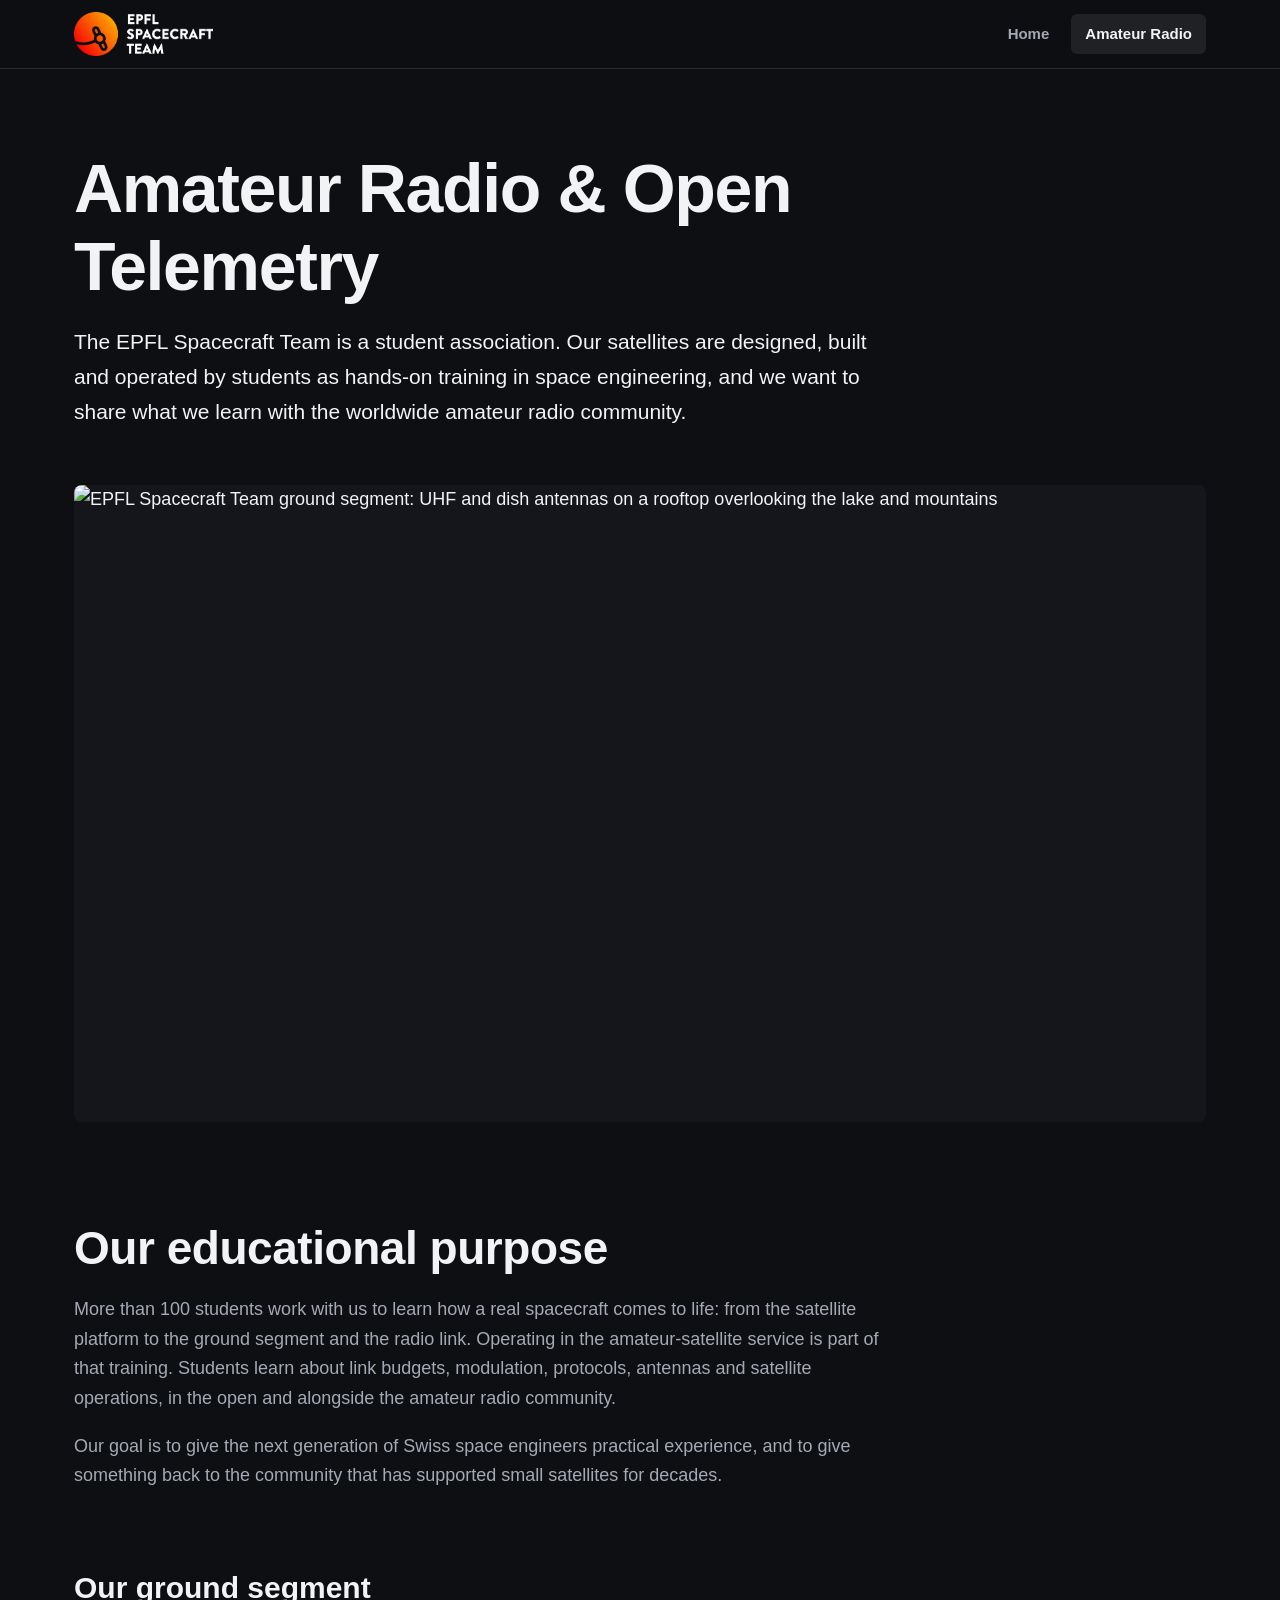
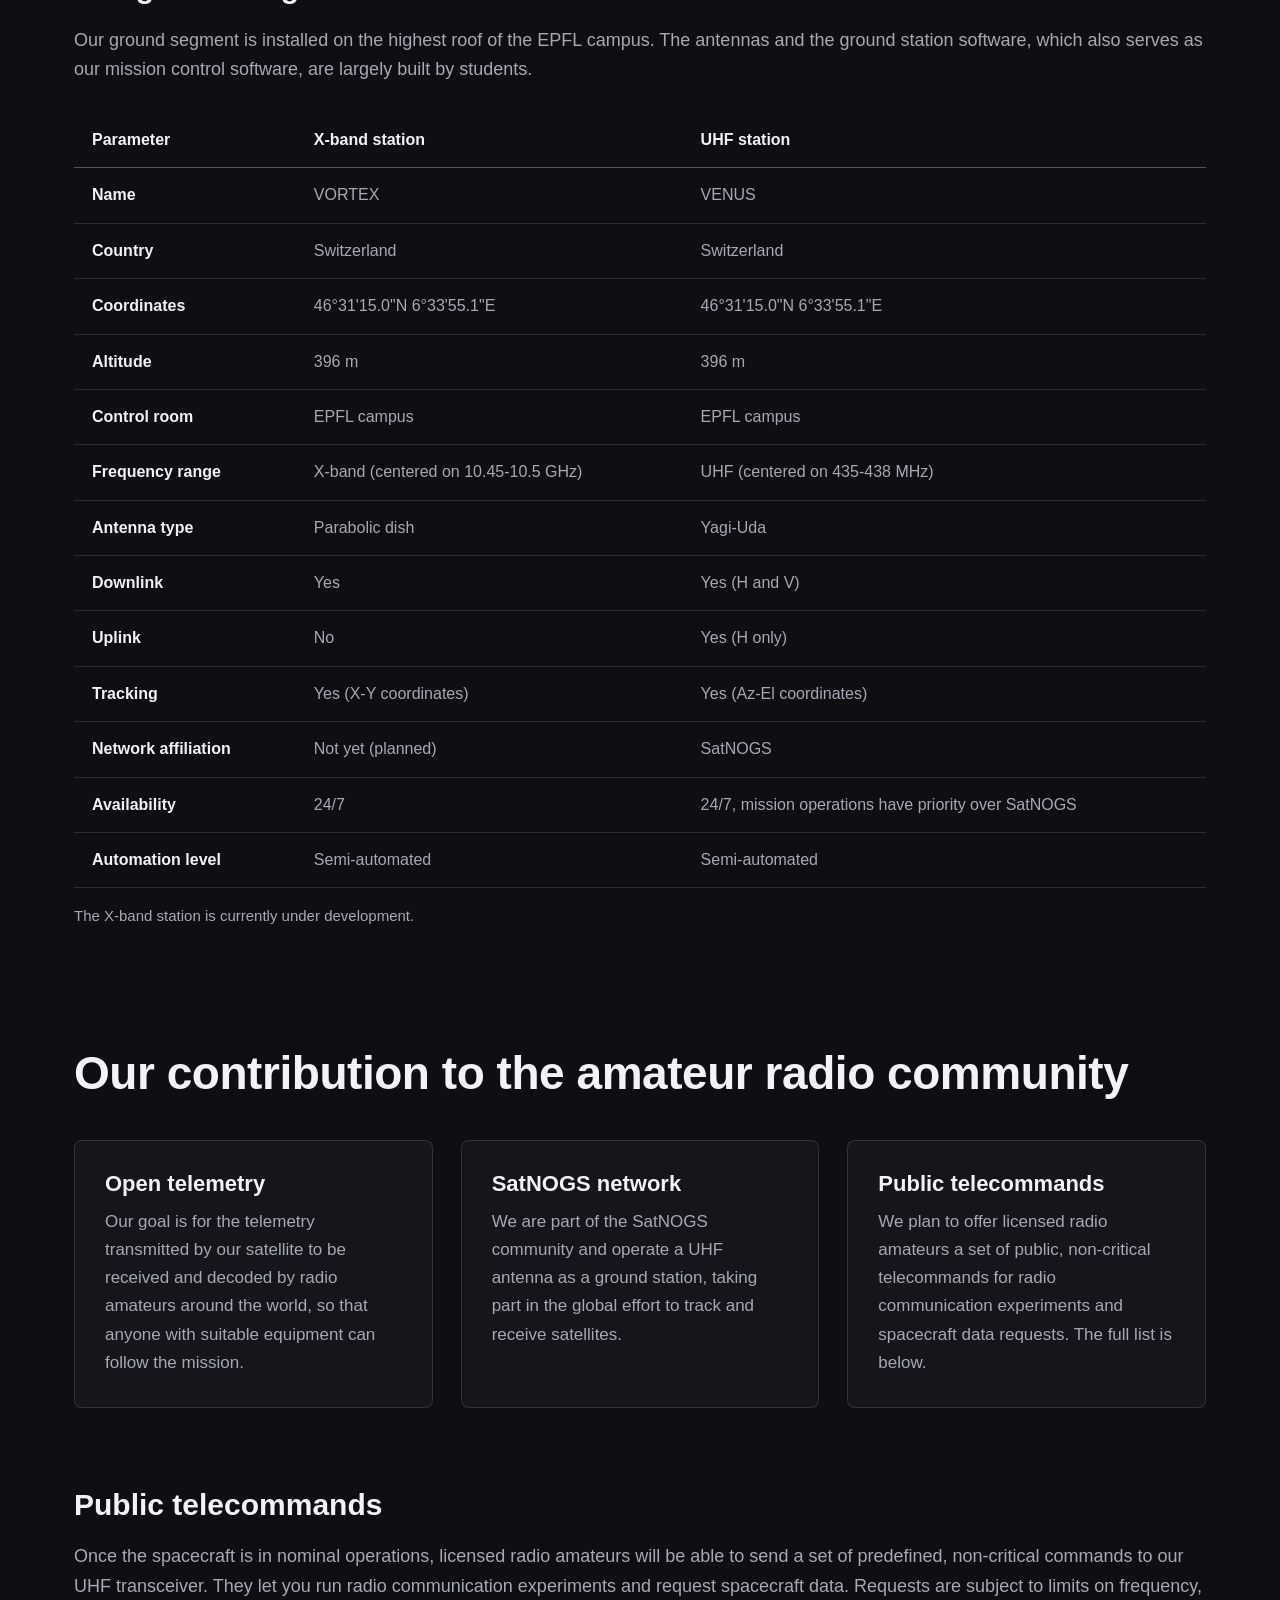
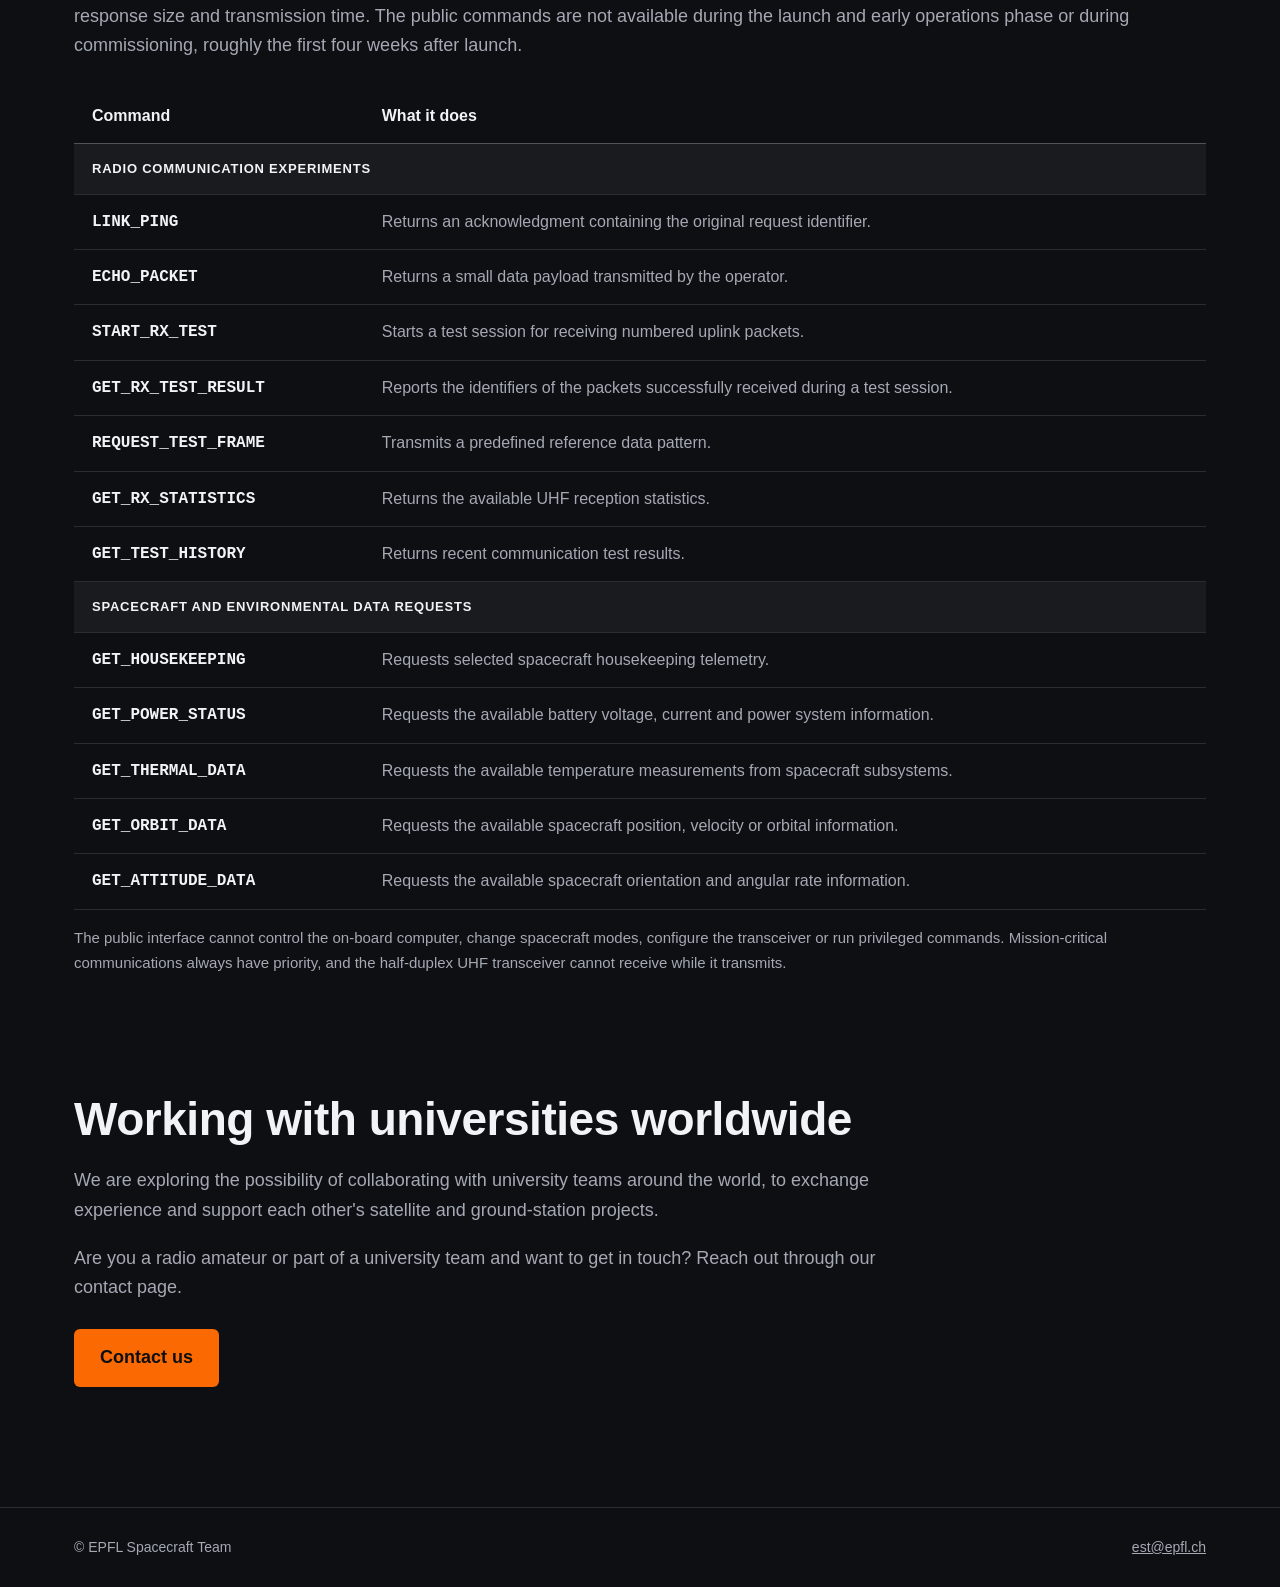
==== amateur-radio.html @ f6b14fbb "Add files via upload" ====
<!DOCTYPE html>
<html lang="en">
<head>
  <meta charset="utf-8">
  <meta name="viewport" content="width=device-width, initial-scale=1">
  <title>Amateur Radio &amp; Open Telemetry - EPFL Spacecraft Team</title>
  <meta name="description" content="How the EPFL Spacecraft Team's student satellite missions contribute to the amateur radio community: educational purpose, ground segment, open telemetry, SatNOGS, public telecommands and university collaboration.">
  <meta property="og:title" content="Amateur Radio &amp; Open Telemetry - EPFL Spacecraft Team">
  <meta property="og:description" content="Student-built satellites, open telemetry and public telecommands for the amateur radio community.">
  <meta property="og:image" content="ground-segment.jpg">
  <link rel="stylesheet" href="style.css">
</head>
<body>
  <header class="topbar">
    <div class="wrap">
      <a href="index.html" aria-label="EPFL Spacecraft Team, home"><img class="logo" src="logo.png" alt="EPFL Spacecraft Team"></a>
      <nav class="nav" aria-label="Main">
        <a href="index.html">Home</a>
        <a href="amateur-radio.html" class="current" aria-current="page">Amateur Radio</a>
      </nav>
    </div>
  </header>
  <main>
    <section class="hero">
      <div class="wrap">
        <div class="narrow">
          <h1>Amateur Radio &amp; Open Telemetry</h1>
          <p class="lead">The EPFL Spacecraft Team is a student association. Our satellites are designed, built and operated by students as hands-on training in space engineering, and we want to share what we learn with the worldwide amateur radio community.</p>
        </div>
        <div class="photo">
          <img src="ground-segment.jpg" alt="EPFL Spacecraft Team ground segment: UHF and dish antennas on a rooftop overlooking the lake and mountains" width="1800" height="1350">
        </div>
      </div>
    </section>

    <section id="educational-purpose">
      <div class="wrap">
        <div class="narrow">
          <h2>Our educational purpose</h2>
          <p>More than 100 students work with us to learn how a real spacecraft comes to life: from the satellite platform to the ground segment and the radio link. Operating in the amateur-satellite service is part of that training. Students learn about link budgets, modulation, protocols, antennas and satellite operations, in the open and alongside the amateur radio community.</p>
          <p>Our goal is to give the next generation of Swiss space engineers practical experience, and to give something back to the community that has supported small satellites for decades.</p>
        </div>

        <div class="block" id="ground-segment">
          <h3>Our ground segment</h3>
          <p>Our ground segment is installed on the highest roof of the EPFL campus. The antennas and the ground station software, which also serves as our mission control software, are largely built by students.</p>
          <div class="scroll">
            <table>
              <thead>
                <tr><th>Parameter</th><th>X-band station</th><th>UHF station</th></tr>
              </thead>
              <tbody>
                <tr><td class="key">Name</td><td>VORTEX</td><td>VENUS</td></tr>
                <tr><td class="key">Country</td><td>Switzerland</td><td>Switzerland</td></tr>
                <tr><td class="key">Coordinates</td><td>46&deg;31'15.0"N 6&deg;33'55.1"E</td><td>46&deg;31'15.0"N 6&deg;33'55.1"E</td></tr>
                <tr><td class="key">Altitude</td><td>396 m</td><td>396 m</td></tr>
                <tr><td class="key">Control room</td><td>EPFL campus</td><td>EPFL campus</td></tr>
                <tr><td class="key">Frequency range</td><td>X-band (centered on 10.45-10.5 GHz)</td><td>UHF (centered on 435-438 MHz)</td></tr>
                <tr><td class="key">Antenna type</td><td>Parabolic dish</td><td>Yagi-Uda</td></tr>
                <tr><td class="key">Downlink</td><td>Yes</td><td>Yes (H and V)</td></tr>
                <tr><td class="key">Uplink</td><td>No</td><td>Yes (H only)</td></tr>
                <tr><td class="key">Tracking</td><td>Yes (X-Y coordinates)</td><td>Yes (Az-El coordinates)</td></tr>
                <tr><td class="key">Network affiliation</td><td>Not yet (planned)</td><td>SatNOGS</td></tr>
                <tr><td class="key">Availability</td><td>24/7</td><td>24/7, mission operations have priority over SatNOGS</td></tr>
                <tr><td class="key">Automation level</td><td>Semi-automated</td><td>Semi-automated</td></tr>
              </tbody>
            </table>
          </div>
          <p class="note">The X-band station is currently under development.</p>
        </div>
      </div>
    </section>

    <section id="contribution">
      <div class="wrap">
        <h2>Our contribution to the amateur radio community</h2>
        <div class="cards">
          <div class="card">
            <h3>Open telemetry</h3>
            <p>Our goal is for the telemetry transmitted by our satellite to be received and decoded by radio amateurs around the world, so that anyone with suitable equipment can follow the mission.</p>
          </div>
          <div class="card">
            <h3>SatNOGS network</h3>
            <p>We are part of the SatNOGS community and operate a UHF antenna as a ground station, taking part in the global effort to track and receive satellites.</p>
          </div>
          <div class="card">
            <h3>Public telecommands</h3>
            <p>We plan to offer licensed radio amateurs a set of public, non-critical telecommands for radio communication experiments and spacecraft data requests. The full list is below.</p>
          </div>
        </div>

        <div class="block" id="public-telecommands">
          <h3>Public telecommands</h3>
          <p>Once the spacecraft is in nominal operations, licensed radio amateurs will be able to send a set of predefined, non-critical commands to our UHF transceiver. They let you run radio communication experiments and request spacecraft data. Requests are subject to limits on frequency, response size and transmission time. The public commands are not available during the launch and early operations phase or during commissioning, roughly the first four weeks after launch.</p>
          <div class="scroll">
            <table>
              <thead>
                <tr><th>Command</th><th>What it does</th></tr>
              </thead>
              <tbody>
                <tr class="group"><td colspan="2">Radio communication experiments</td></tr>
                <tr><td class="cmd">LINK_PING</td><td>Returns an acknowledgment containing the original request identifier.</td></tr>
                <tr><td class="cmd">ECHO_PACKET</td><td>Returns a small data payload transmitted by the operator.</td></tr>
                <tr><td class="cmd">START_RX_TEST</td><td>Starts a test session for receiving numbered uplink packets.</td></tr>
                <tr><td class="cmd">GET_RX_TEST_RESULT</td><td>Reports the identifiers of the packets successfully received during a test session.</td></tr>
                <tr><td class="cmd">REQUEST_TEST_FRAME</td><td>Transmits a predefined reference data pattern.</td></tr>
                <tr><td class="cmd">GET_RX_STATISTICS</td><td>Returns the available UHF reception statistics.</td></tr>
                <tr><td class="cmd">GET_TEST_HISTORY</td><td>Returns recent communication test results.</td></tr>
                <tr class="group"><td colspan="2">Spacecraft and environmental data requests</td></tr>
                <tr><td class="cmd">GET_HOUSEKEEPING</td><td>Requests selected spacecraft housekeeping telemetry.</td></tr>
                <tr><td class="cmd">GET_POWER_STATUS</td><td>Requests the available battery voltage, current and power system information.</td></tr>
                <tr><td class="cmd">GET_THERMAL_DATA</td><td>Requests the available temperature measurements from spacecraft subsystems.</td></tr>
                <tr><td class="cmd">GET_ORBIT_DATA</td><td>Requests the available spacecraft position, velocity or orbital information.</td></tr>
                <tr><td class="cmd">GET_ATTITUDE_DATA</td><td>Requests the available spacecraft orientation and angular rate information.</td></tr>
              </tbody>
            </table>
          </div>
          <p class="note">The public interface cannot control the on-board computer, change spacecraft modes, configure the transceiver or run privileged commands. Mission-critical communications always have priority, and the half-duplex UHF transceiver cannot receive while it transmits.</p>
        </div>
      </div>
    </section>

    <section id="universities">
      <div class="wrap">
        <div class="narrow">
          <h2>Working with universities worldwide</h2>
          <p>We are exploring the possibility of collaborating with university teams around the world, to exchange experience and support each other's satellite and ground-station projects.</p>
          <p>Are you a radio amateur or part of a university team and want to get in touch? Reach out through our contact page.</p>
          <a class="button" href="mailto:est@epfl.ch">Contact us</a>
        </div>
      </div>
    </section>
  </main>

  <footer>
    <div class="wrap">
      <span>&copy; EPFL Spacecraft Team</span>
      <a href="mailto:est@epfl.ch">est@epfl.ch</a>
    </div>
  </footer>
</body>
</html>
---- style.css ----
:root {
  --bg: #0e0f13;
  --surface: #14161c;
  --text: #f2f3f5;
  --muted: #a4a9b4;
  --line: rgba(255, 255, 255, 0.12);
  --line-strong: rgba(255, 255, 255, 0.28);
  --accent: #fb6a02;
  --max: 1180px;
}
* { box-sizing: border-box; }
html { -webkit-text-size-adjust: 100%; scroll-behavior: smooth; }
body {
  margin: 0;
  background: var(--bg);
  color: var(--text);
  font-family: -apple-system, BlinkMacSystemFont, "Segoe UI", Roboto, "Helvetica Neue", Arial, sans-serif;
  font-size: 18px;
  line-height: 1.65;
}
a { color: var(--text); }
a:hover { color: var(--accent); }
.wrap { max-width: var(--max); margin: 0 auto; padding: 0 24px; }
.narrow { max-width: 820px; }

/* Top bar shared by both pages: links on the left, logo on the right */
.topbar {
  position: sticky; top: 0; z-index: 10;
  background: rgba(14, 15, 19, 0.92);
  backdrop-filter: blur(8px);
  border-bottom: 1px solid var(--line);
}
.topbar .wrap {
  display: flex; align-items: center; justify-content: space-between;
  gap: 16px; padding-top: 12px; padding-bottom: 12px;
}
.nav { display: flex; gap: 8px; flex-wrap: wrap; }
.nav a {
  font-size: 15px; font-weight: 600; text-decoration: none;
  padding: 8px 14px; border-radius: 6px; color: var(--muted);
}
.nav a:hover { color: var(--text); background: rgba(255, 255, 255, 0.06); }
.nav a.current { color: var(--text); background: rgba(255, 255, 255, 0.08); }
.nav a.highlight { color: #0e0f13; background: var(--accent); }
.nav a.highlight:hover { filter: brightness(1.1); }
.logo { height: 44px; width: auto; display: block; }

h1, h2, h3 { line-height: 1.15; margin: 0 0 20px; font-weight: 700; }
h1 { font-size: clamp(38px, 6vw, 68px); letter-spacing: -0.02em; }
h2 { font-size: clamp(30px, 4vw, 46px); letter-spacing: -0.01em; }
h3 { font-size: clamp(22px, 2.6vw, 30px); }
p { margin: 0 0 18px; color: var(--muted); }
p.lead { font-size: 21px; color: var(--text); }
.eyebrow {
  display: inline-block; margin-bottom: 14px;
  font-size: 13px; font-weight: 600; letter-spacing: 0.08em; text-transform: uppercase; color: var(--accent);
}

section { padding: 100px 0 0; }
section.hero { padding-top: 80px; }
main > section:last-child { padding-bottom: 120px; }

/* Home page: looping video at the top */
.video-hero {
  position: relative;
  height: min(80vh, 760px);
  min-height: 620px;
  overflow: hidden;
  background: var(--surface);
}
.hero-media { position: absolute; inset: 0; overflow: hidden; }
.hero-media video,
.hero-media .hero-bg {
  width: 100%; height: 100%; object-fit: cover; display: block;
}
/* Team photo: zoomed in slightly and anchored on the group */
.hero-media .hero-bg {
  object-position: 50% 78%;
  transform: scale(1.18);
  transform-origin: 50% 78%;
}
.video-hero::after {
  content: ""; position: absolute; inset: 0;
  background: linear-gradient(180deg, rgba(11,13,18,0.92) 0%, rgba(11,13,18,0.55) 32%, rgba(11,13,18,0.05) 60%, rgba(11,13,18,0.2) 85%, rgba(11,13,18,0.9) 100%);
}
.video-hero .wrap {
  position: relative; z-index: 1; height: 100%;
  display: flex; flex-direction: column; justify-content: flex-start; padding-top: 56px;
}
.video-hero h1 { margin-bottom: 14px; }
.video-hero .eyebrow { color: var(--text); opacity: 0.85; text-shadow: 0 1px 8px rgba(0, 0, 0, 0.6); }
.video-hero p.lead { max-width: 720px; margin: 0; }

/* Key figures */
.stats { display: grid; grid-template-columns: repeat(4, 1fr); gap: 20px; margin-top: 40px; }
.stat { border: 1px solid var(--line); border-radius: 8px; padding: 24px; background: var(--surface); }
.stat .num { font-size: 36px; font-weight: 700; line-height: 1.1; color: var(--text); }
.stat .label { font-size: 15px; color: var(--muted); margin-top: 6px; }

/* Timeline */
.timeline { list-style: none; margin: 40px 0 0; padding: 0; border-left: 2px solid var(--line-strong); }
.timeline li { position: relative; padding: 0 0 32px 32px; }
.timeline li:last-child { padding-bottom: 0; }
.timeline li::before {
  content: ""; position: absolute; left: -8px; top: 6px;
  width: 14px; height: 14px; border-radius: 50%; background: var(--bg); border: 2px solid var(--line-strong);
}
.timeline li.next::before { background: var(--accent); border-color: var(--accent); }
.timeline .year { font-size: 14px; font-weight: 700; letter-spacing: 0.06em; text-transform: uppercase; color: var(--accent); }
.timeline h3 { font-size: 22px; margin: 4px 0 6px; }
.timeline p { margin: 0; }

/* Members by section: horizontal bars */
.bars { margin-top: 36px; display: grid; gap: 10px; }
.bar {
  display: grid; grid-template-columns: minmax(170px, 260px) 1fr 56px;
  align-items: center; gap: 16px; font-size: 16px;
}
.bar .name { color: var(--text); }
.bar .name small { color: var(--muted); font-size: 13px; margin-left: 6px; }
.bar .track { display: block; height: 12px; border-radius: 6px; background: rgba(255, 255, 255, 0.06); overflow: hidden; }
.bar .fill { display: block; height: 100%; border-radius: 6px; background: var(--accent); }
.bar .pct { text-align: right; color: var(--muted); font-variant-numeric: tabular-nums; }
.bar.other .fill { background: var(--line-strong); }

/* Videos */
.media-grid { display: grid; grid-template-columns: 3fr 2fr; gap: 40px; align-items: center; margin-top: 36px; }
.embed {
  position: relative; aspect-ratio: 16 / 9; border-radius: 8px; overflow: hidden;
  background: var(--surface); border: 1px solid var(--line);
}
.embed iframe { position: absolute; inset: 0; width: 100%; height: 100%; border: 0; }

/* Amateur radio call-to-action */
.cta {
  margin-top: 0;
  display: grid; grid-template-columns: 1fr auto; gap: 32px; align-items: center;
  border: 1px solid var(--line-strong); border-radius: 12px; padding: 44px;
  background: linear-gradient(135deg, rgba(251, 106, 2, 0.18), rgba(251, 106, 2, 0.02) 60%), var(--surface);
}
.cta h2 { margin-bottom: 12px; }
.cta p { margin: 0; }

/* Amateur radio page */
.photo {
  margin-top: 56px;
  aspect-ratio: 16 / 9;
  overflow: hidden;
  border-radius: 8px;
  background: var(--surface);
}
.photo img { width: 100%; height: 100%; object-fit: cover; object-position: 50% 0%; display: block; }

.block { margin-top: 80px; }
.scroll { overflow-x: auto; margin-top: 28px; -webkit-overflow-scrolling: touch; }
table { width: 100%; min-width: 560px; border-collapse: collapse; font-size: 16px; }
th, td { text-align: left; vertical-align: top; padding: 14px 18px; border-bottom: 1px solid var(--line); }
thead th { font-weight: 600; border-bottom: 1px solid var(--line-strong); }
td.key { font-weight: 600; white-space: nowrap; }
td.cmd { font-family: ui-monospace, SFMono-Regular, Menlo, Consolas, monospace; font-weight: 600; white-space: nowrap; }
tr.group td {
  font-size: 13px; font-weight: 600; letter-spacing: 0.06em; text-transform: uppercase;
  background: rgba(255, 255, 255, 0.05); color: var(--text);
}
td { color: var(--muted); }
td.key, td.cmd { color: var(--text); }
.note { font-size: 15px; margin-top: 16px; }

.cards { display: grid; grid-template-columns: repeat(3, 1fr); gap: 28px; margin-top: 40px; }
.card { border: 1px solid var(--line); border-radius: 8px; padding: 30px; background: var(--surface); }
.card h3 { font-size: 22px; margin-bottom: 12px; }
.card p { margin: 0; font-size: 17px; }

.button {
  display: inline-block; margin-top: 8px; padding: 14px 26px; border-radius: 6px;
  background: var(--accent); color: #0e0f13; text-decoration: none; font-weight: 700; white-space: nowrap;
}
.button:hover { color: #0e0f13; filter: brightness(1.1); }
:focus-visible { outline: 3px solid var(--accent); outline-offset: 3px; border-radius: 4px; }

footer { border-top: 1px solid var(--line); }
footer .wrap {
  padding-top: 28px; padding-bottom: 28px;
  display: flex; flex-wrap: wrap; justify-content: space-between; gap: 12px;
  font-size: 14px; color: var(--muted);
}
footer a { color: var(--muted); }

@media (max-width: 991px) {
  .cards { grid-template-columns: 1fr 1fr; }
  .stats { grid-template-columns: 1fr 1fr; }
  .media-grid { grid-template-columns: 1fr; gap: 24px; }
}
@media (max-width: 767px) {
  body { font-size: 17px; }
  section { padding-top: 72px; }
  .cards { grid-template-columns: 1fr; }
  .block { margin-top: 56px; }
  .logo { height: 36px; }
  .nav a { padding: 8px 10px; font-size: 14px; }
  /* Phones: photo on top, text underneath so it never covers faces */
  .video-hero { height: auto; min-height: 0; display: flex; flex-direction: column; background: var(--bg); }
  .hero-media { position: relative; inset: auto; height: 300px; order: 0; }
  .hero-media .hero-bg { transform: scale(1.55); transform-origin: 50% 74%; object-position: 50% 74%; }
  .video-hero::after { inset: 0 0 auto 0; height: 300px; background: linear-gradient(180deg, rgba(11,13,18,0) 60%, rgba(11,13,18,0.9) 100%); }
  .video-hero .wrap { order: 1; height: auto; padding-top: 28px; padding-bottom: 0; }
  .video-hero .eyebrow { opacity: 1; text-shadow: none; }
  .bar { grid-template-columns: 1fr 48px; gap: 6px 12px; }
  .bar .name { grid-column: 1 / -1; }
  .cta { grid-template-columns: 1fr; padding: 30px; }
}
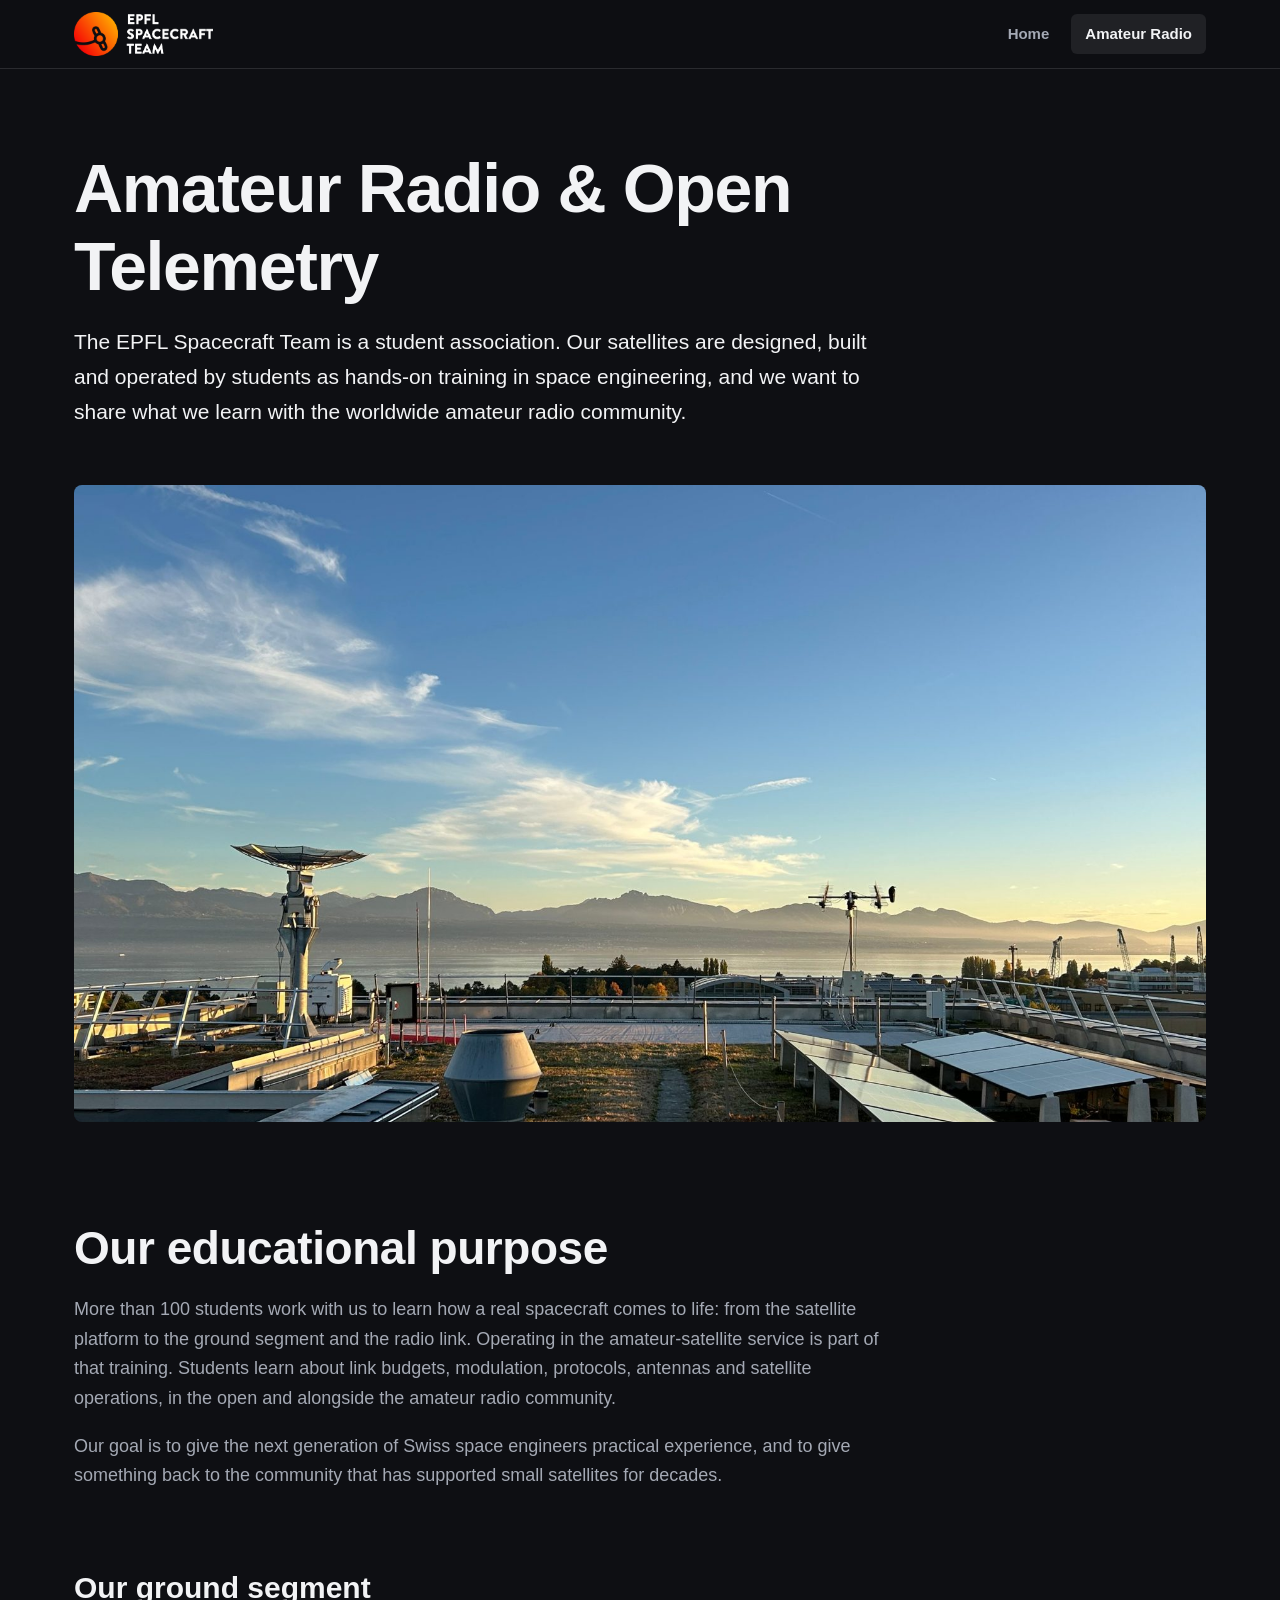
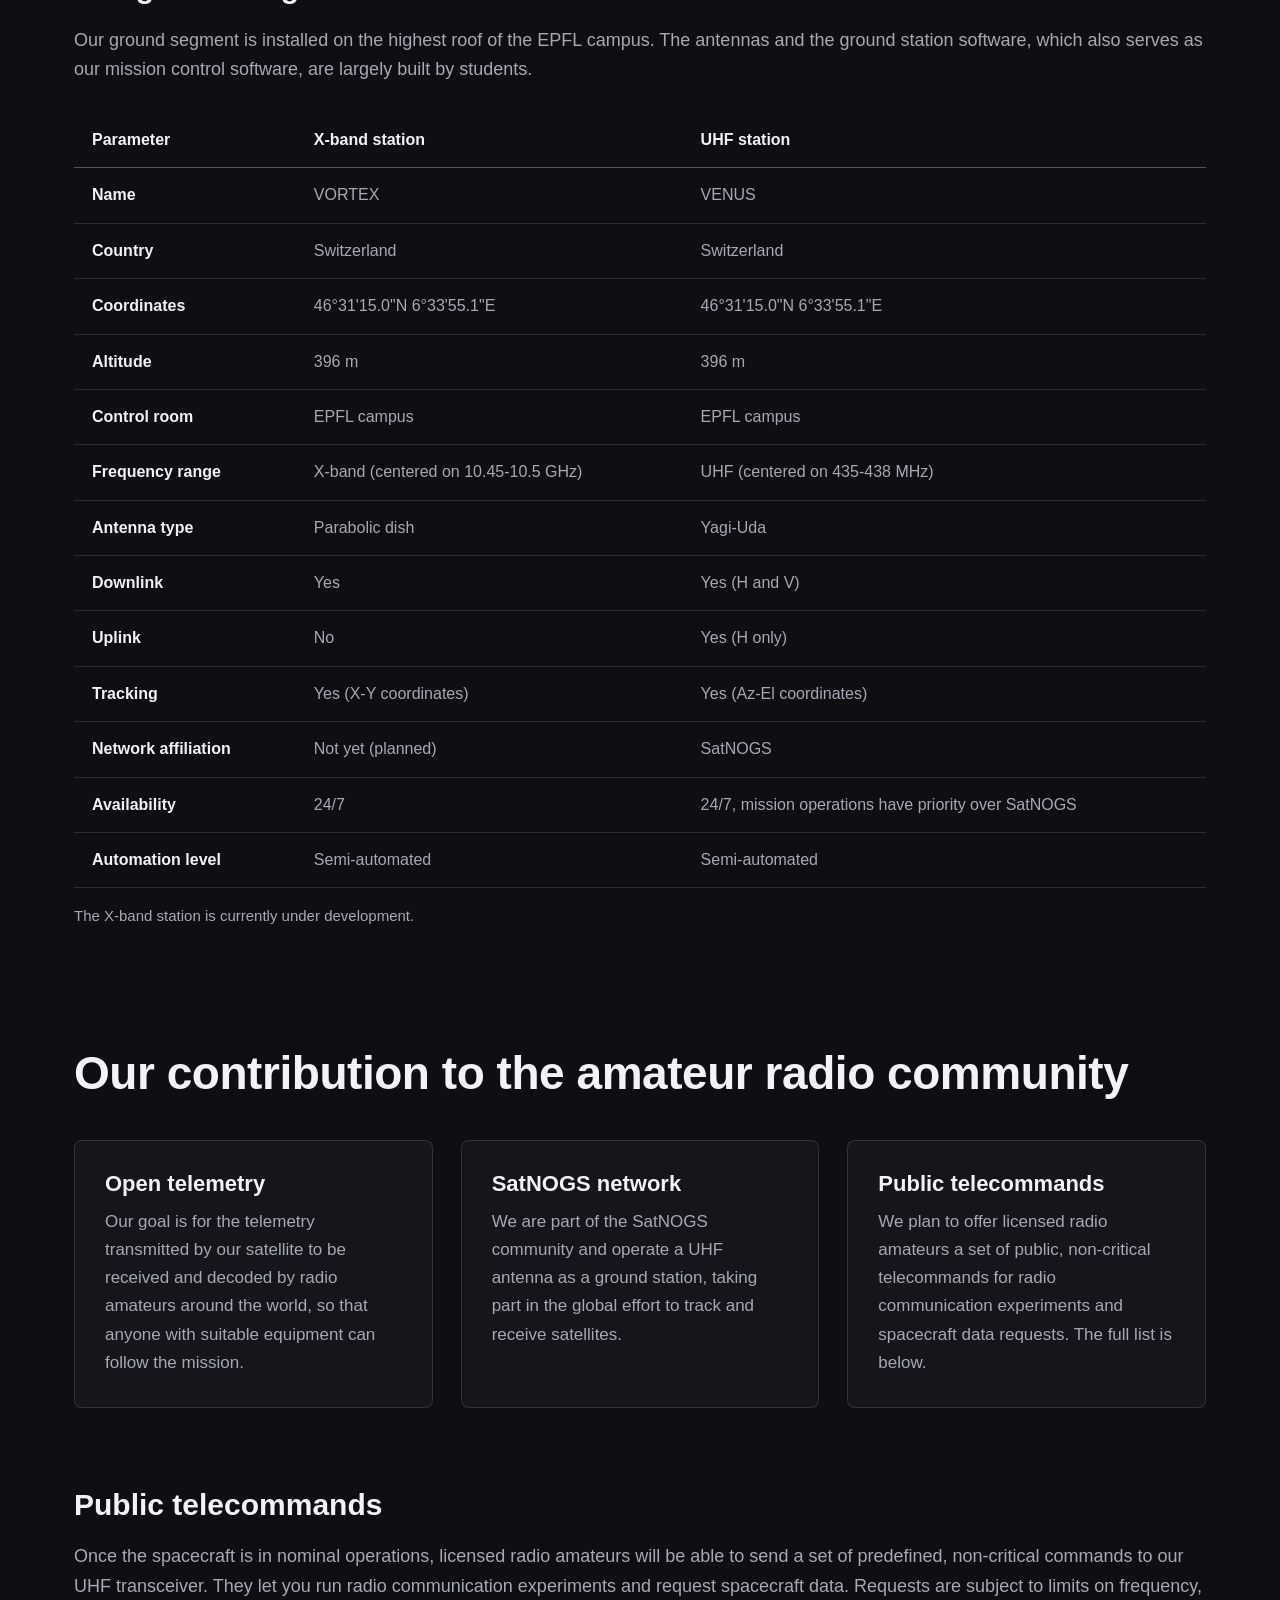
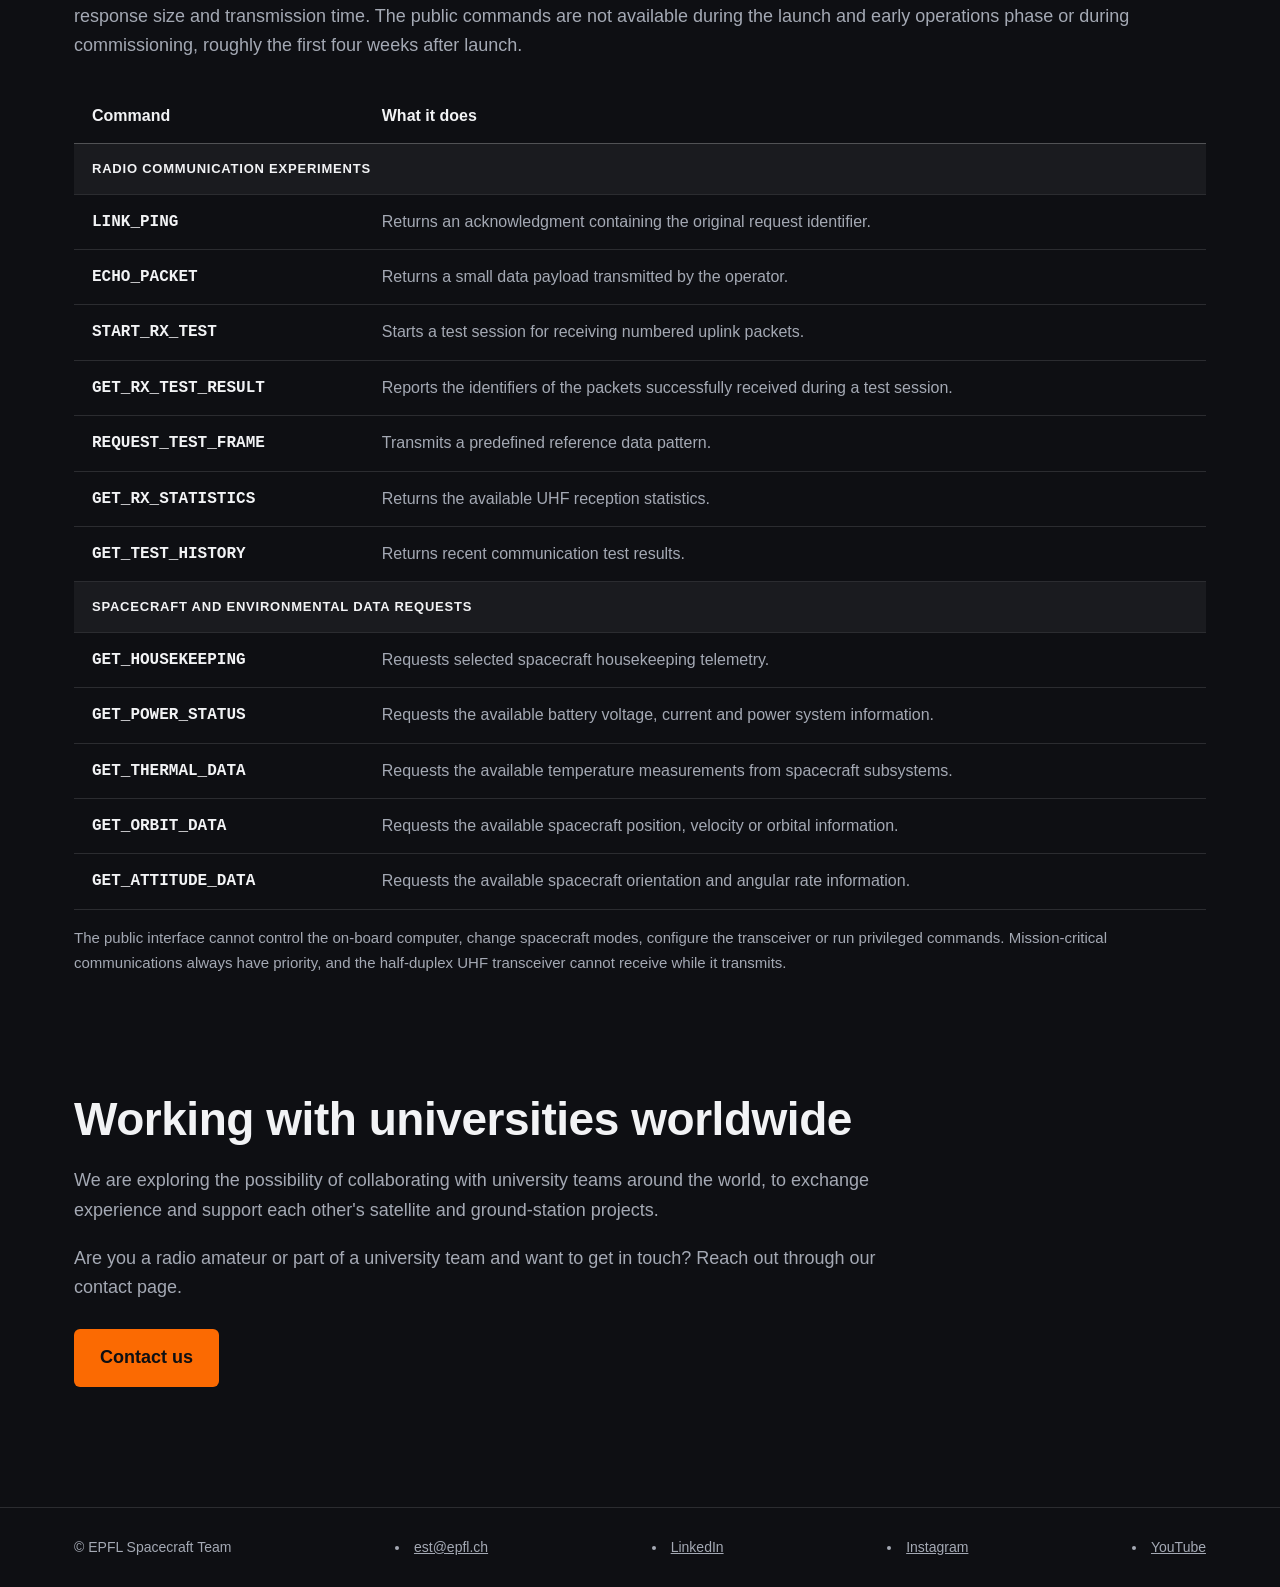
==== commit 3e06776f: "Add social media links to footer" ====
--- a/amateur-radio.html
+++ b/amateur-radio.html
@@ -135,7 +135,10 @@
   <footer>
     <div class="wrap">
       <span>&copy; EPFL Spacecraft Team</span>
-      <a href="mailto:est@epfl.ch">est@epfl.ch</a>
+      <li><a href="mailto:est@epfl.ch">est@epfl.ch</a></li>
+        <li><a href="https://www.linkedin.com/company/epfl-spacecraft-team/" target="_blank" rel="noopener">LinkedIn</a></li>
+        <li><a href="https://www.instagram.com/epfl_spacecraft_team/" target="_blank" rel="noopener">Instagram</a></li>
+        <li><a href="https://www.youtube.com/@EPFLSpacecraftTeam" target="_blank" rel="noopener">YouTube</a></li>
     </div>
   </footer>
 </body>
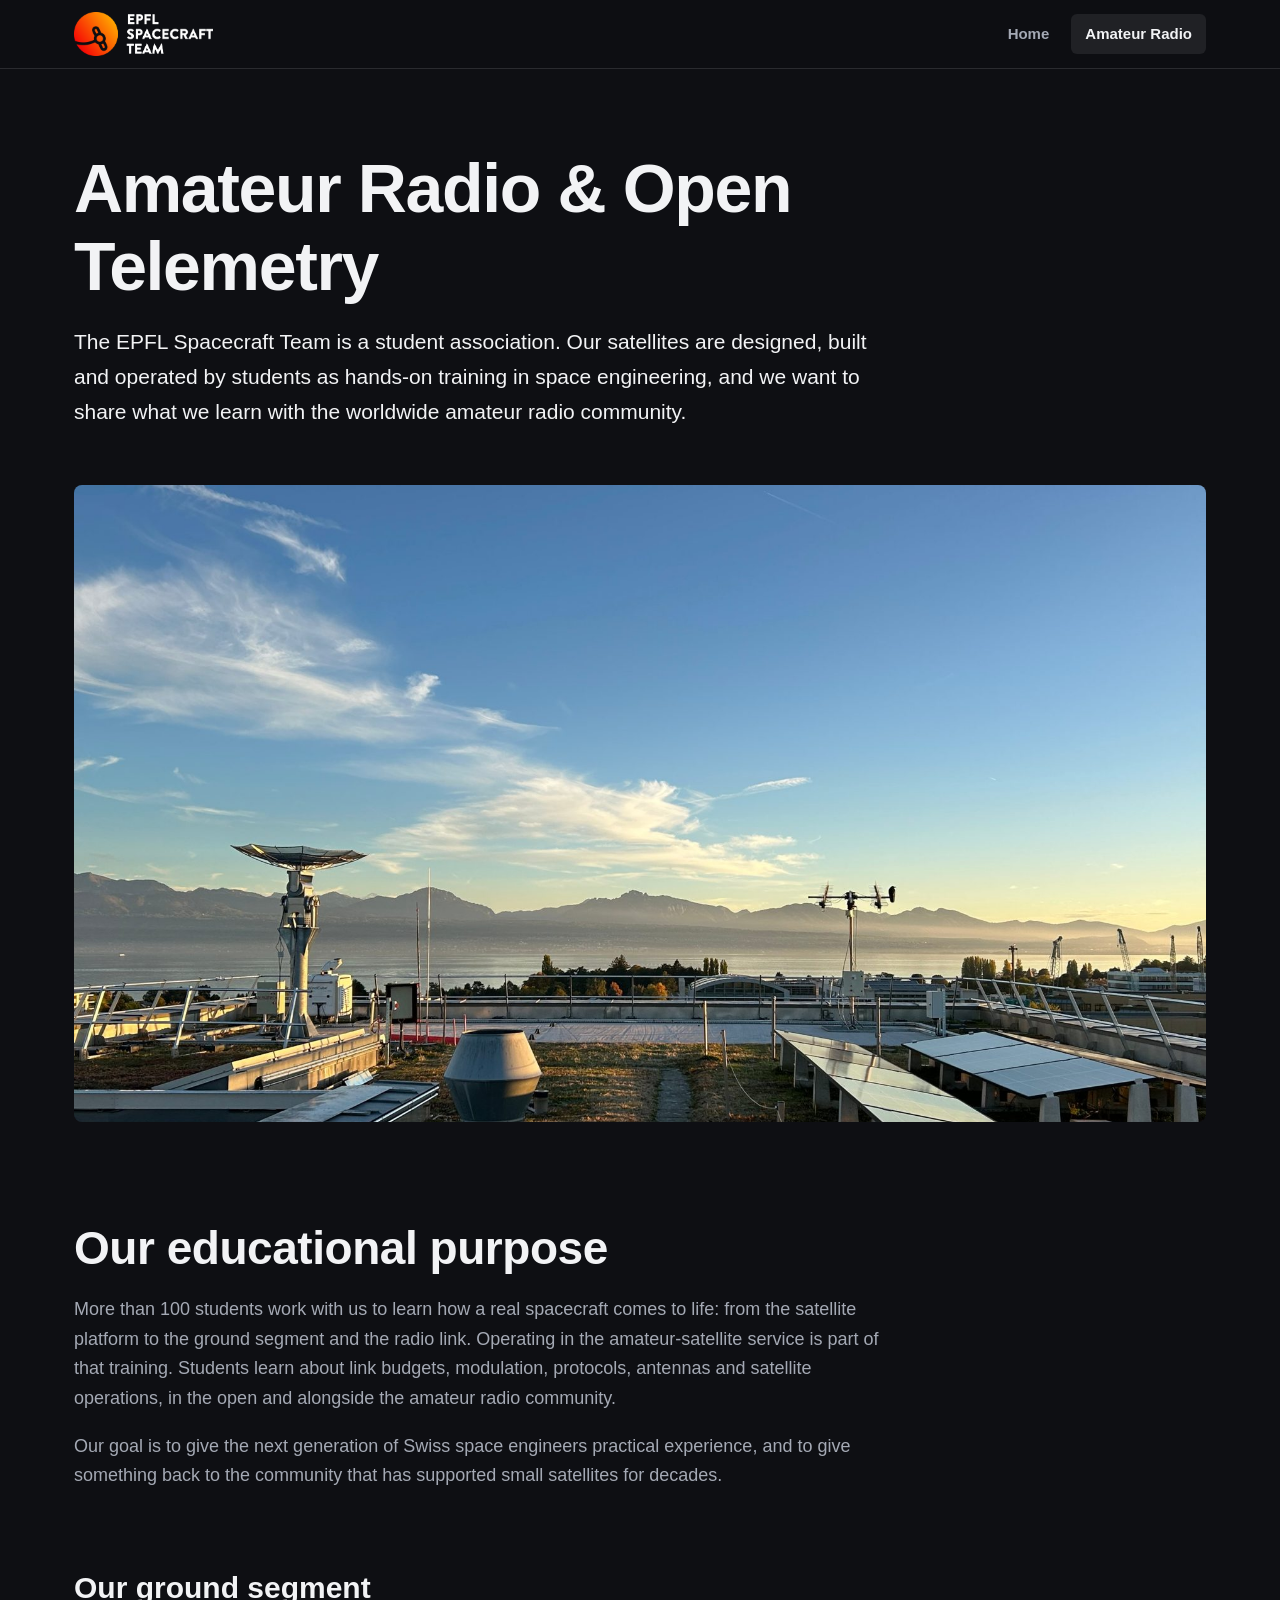
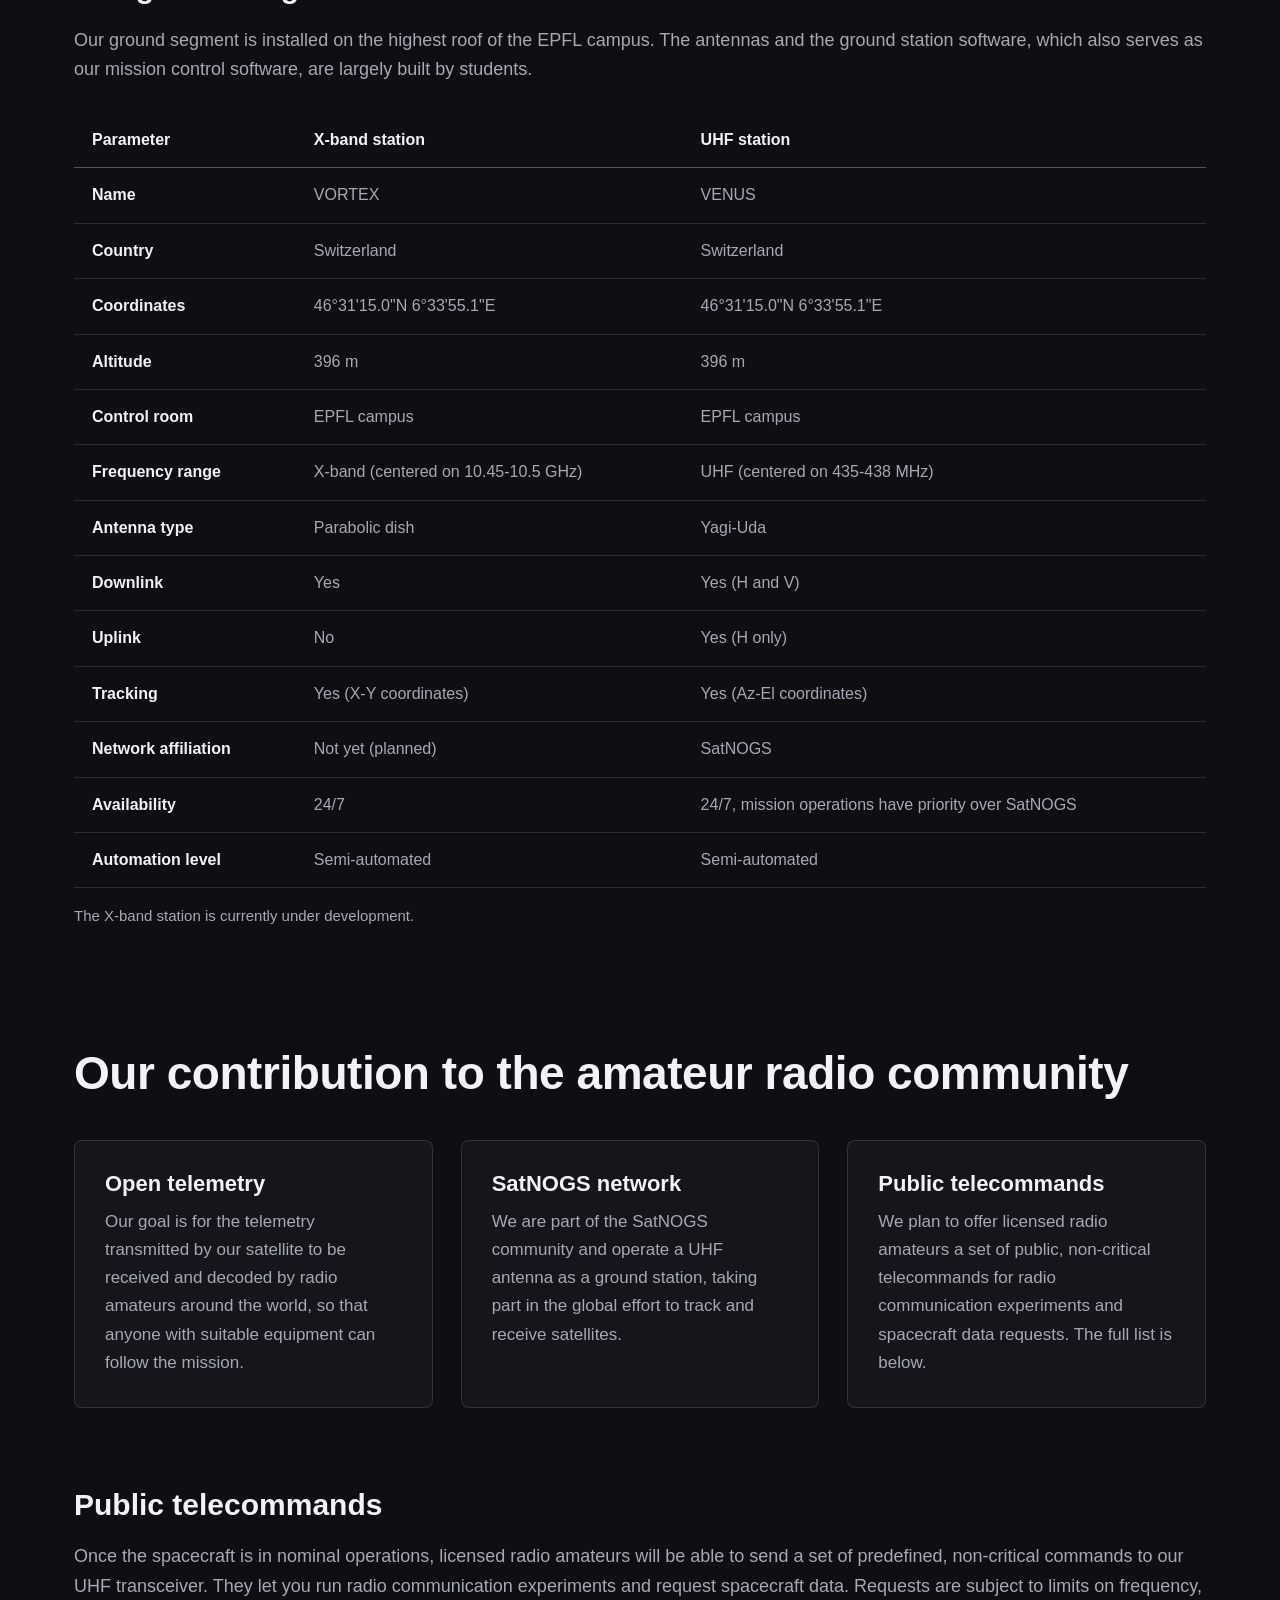
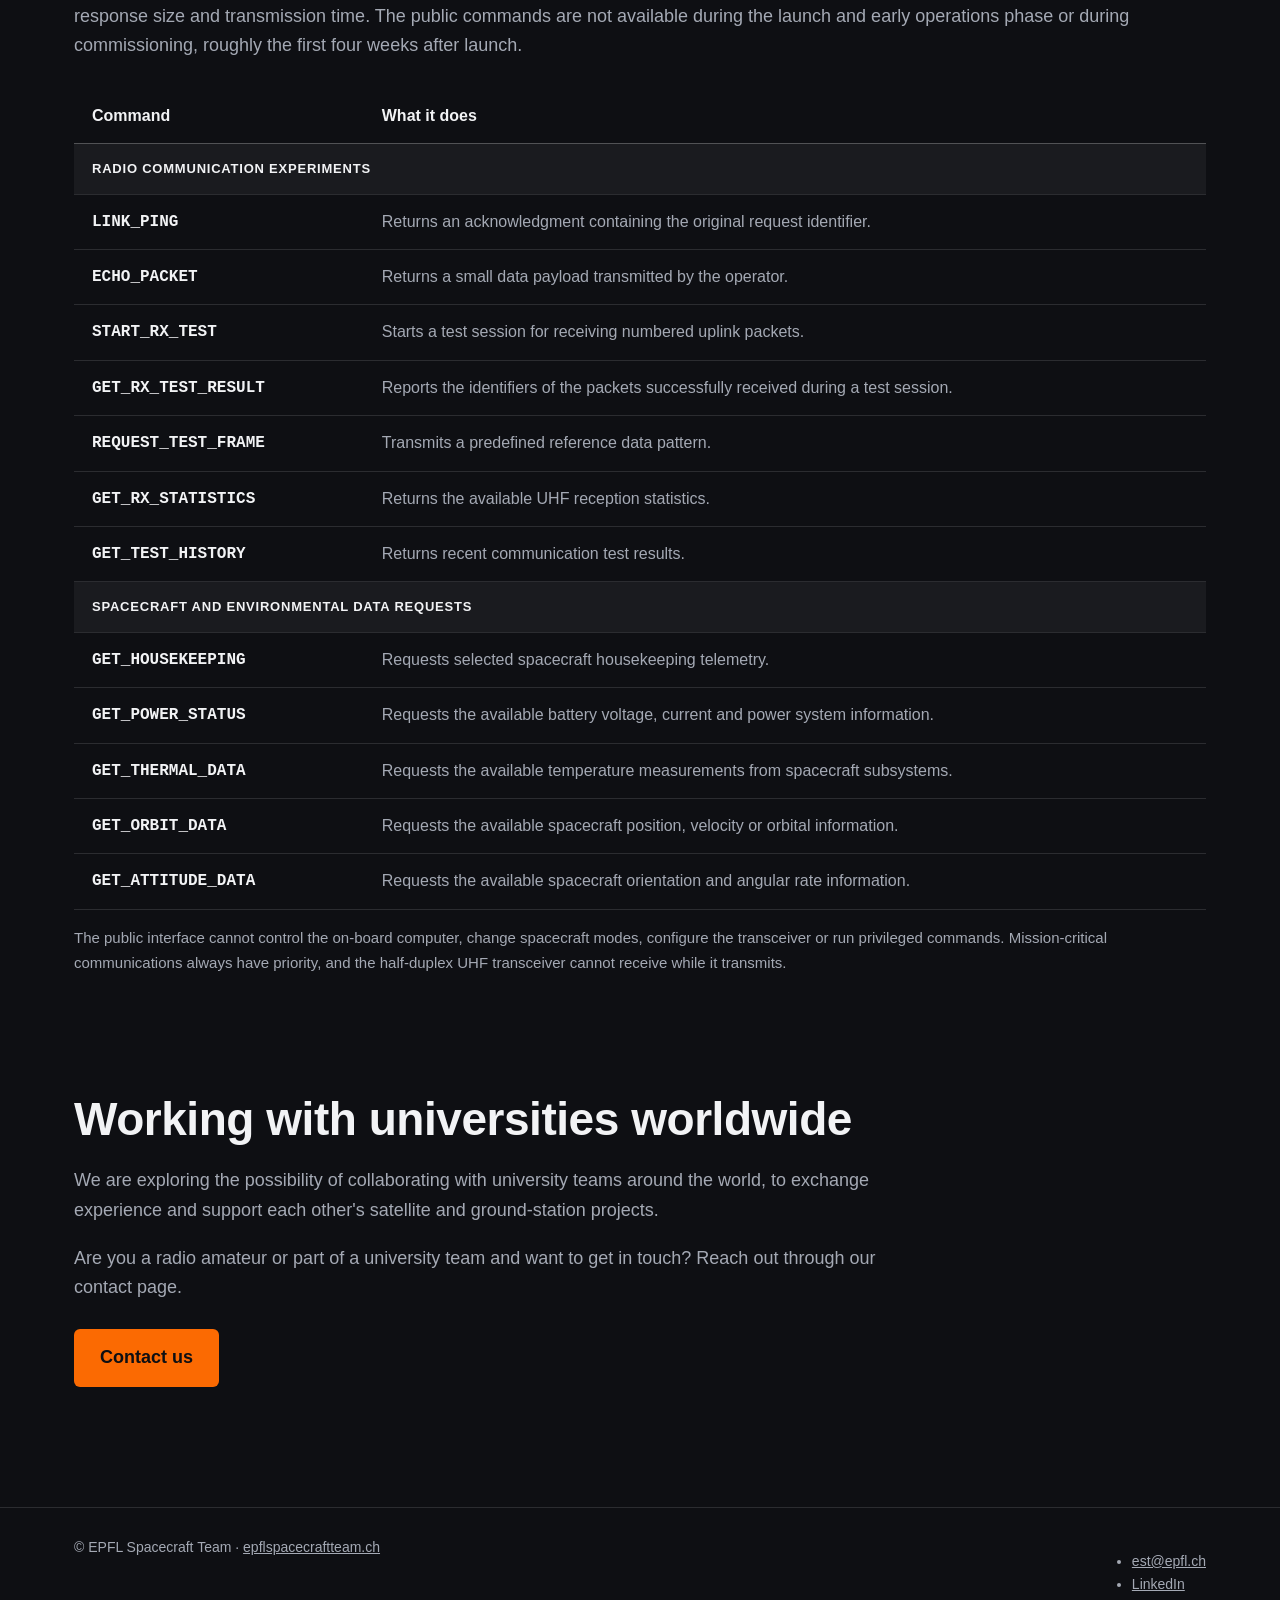
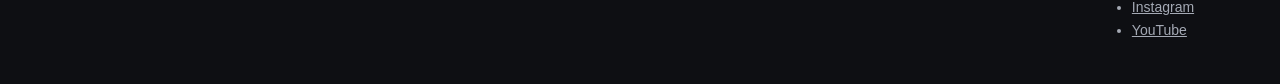
==== commit d3a80dd2: "Update footer with new contact information and links" ====
--- a/amateur-radio.html
+++ b/amateur-radio.html
@@ -134,11 +134,13 @@
 
   <footer>
     <div class="wrap">
-      <span>&copy; EPFL Spacecraft Team</span>
-      <li><a href="mailto:est@epfl.ch">est@epfl.ch</a></li>
+      <span>&copy; EPFL Spacecraft Team · <a href="https://www.epflspacecraftteam.ch/">epflspacecraftteam.ch</a></span>
+      <ul aria-label="Contact and social media">
+        <li><a href="mailto:est@epfl.ch">est@epfl.ch</a></li>
         <li><a href="https://www.linkedin.com/company/epfl-spacecraft-team/" target="_blank" rel="noopener">LinkedIn</a></li>
         <li><a href="https://www.instagram.com/epfl_spacecraft_team/" target="_blank" rel="noopener">Instagram</a></li>
         <li><a href="https://www.youtube.com/@EPFLSpacecraftTeam" target="_blank" rel="noopener">YouTube</a></li>
+      </ul>
     </div>
   </footer>
 </body>
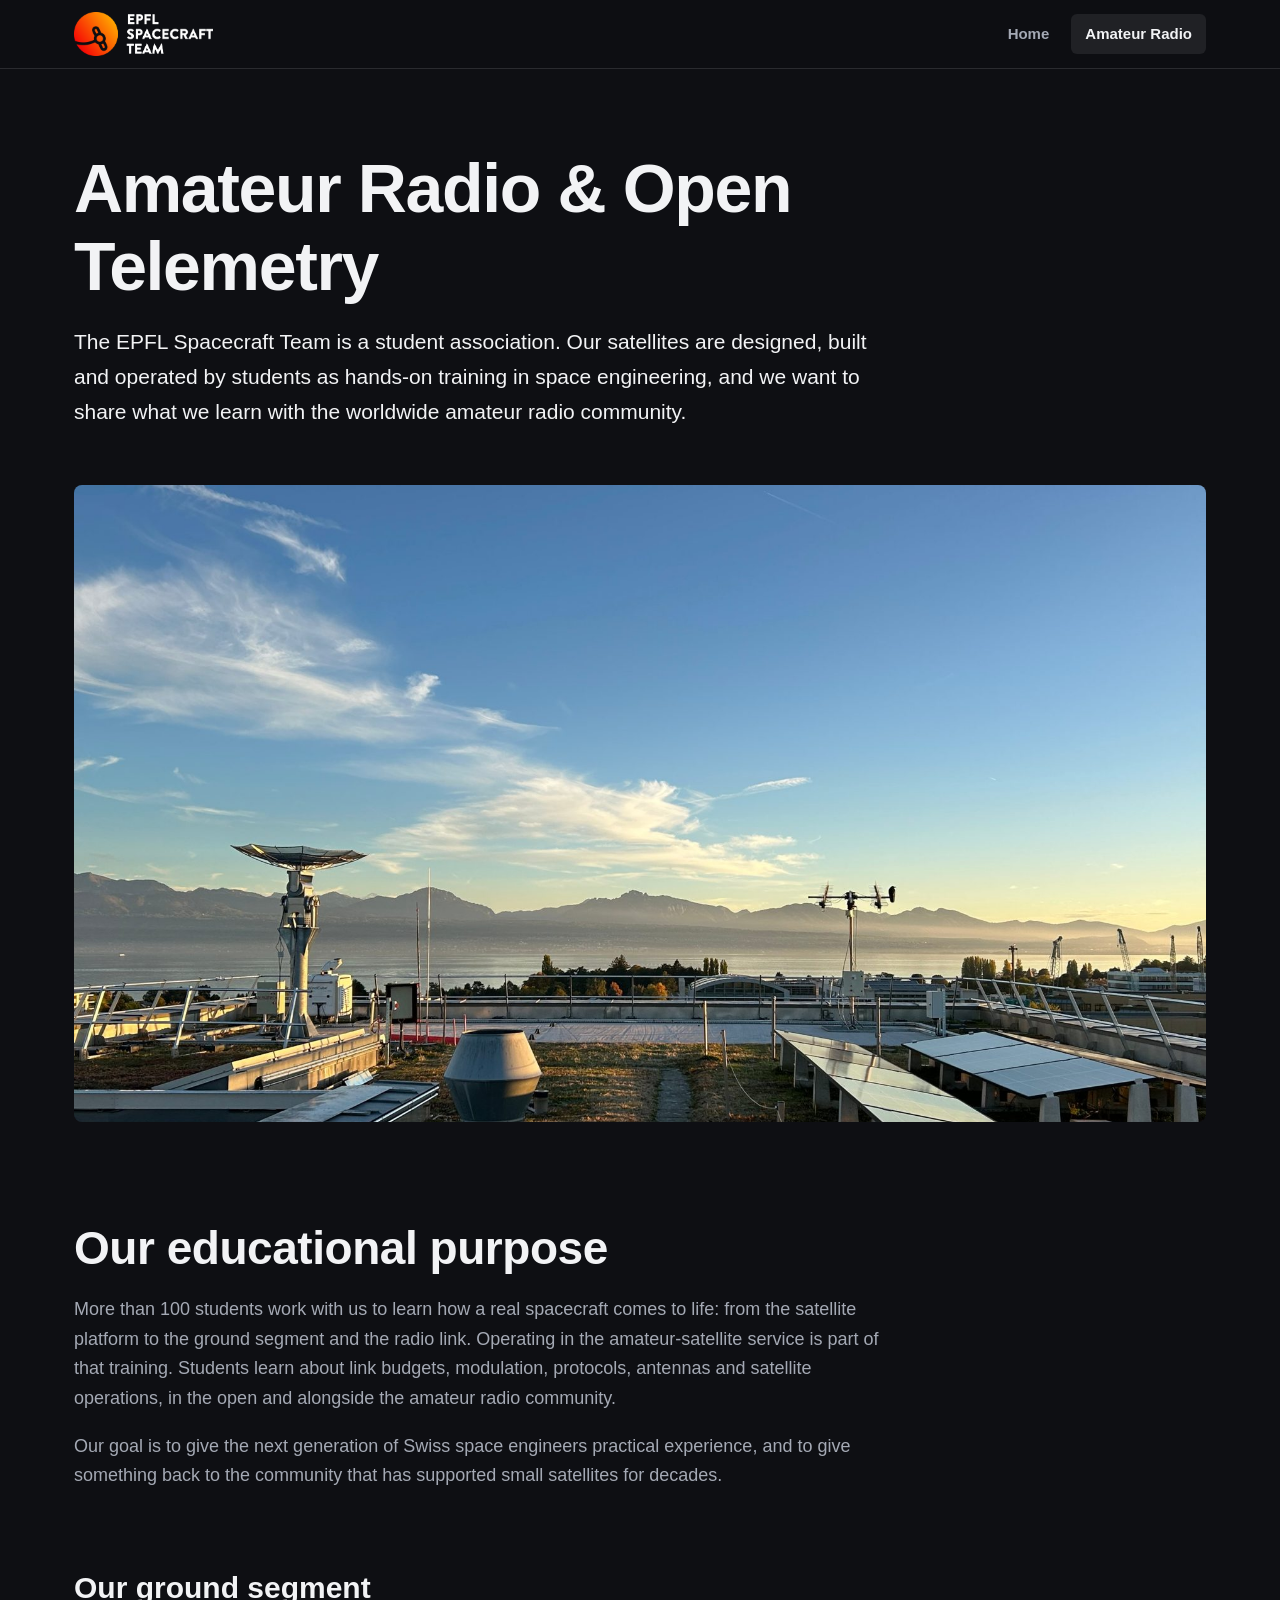
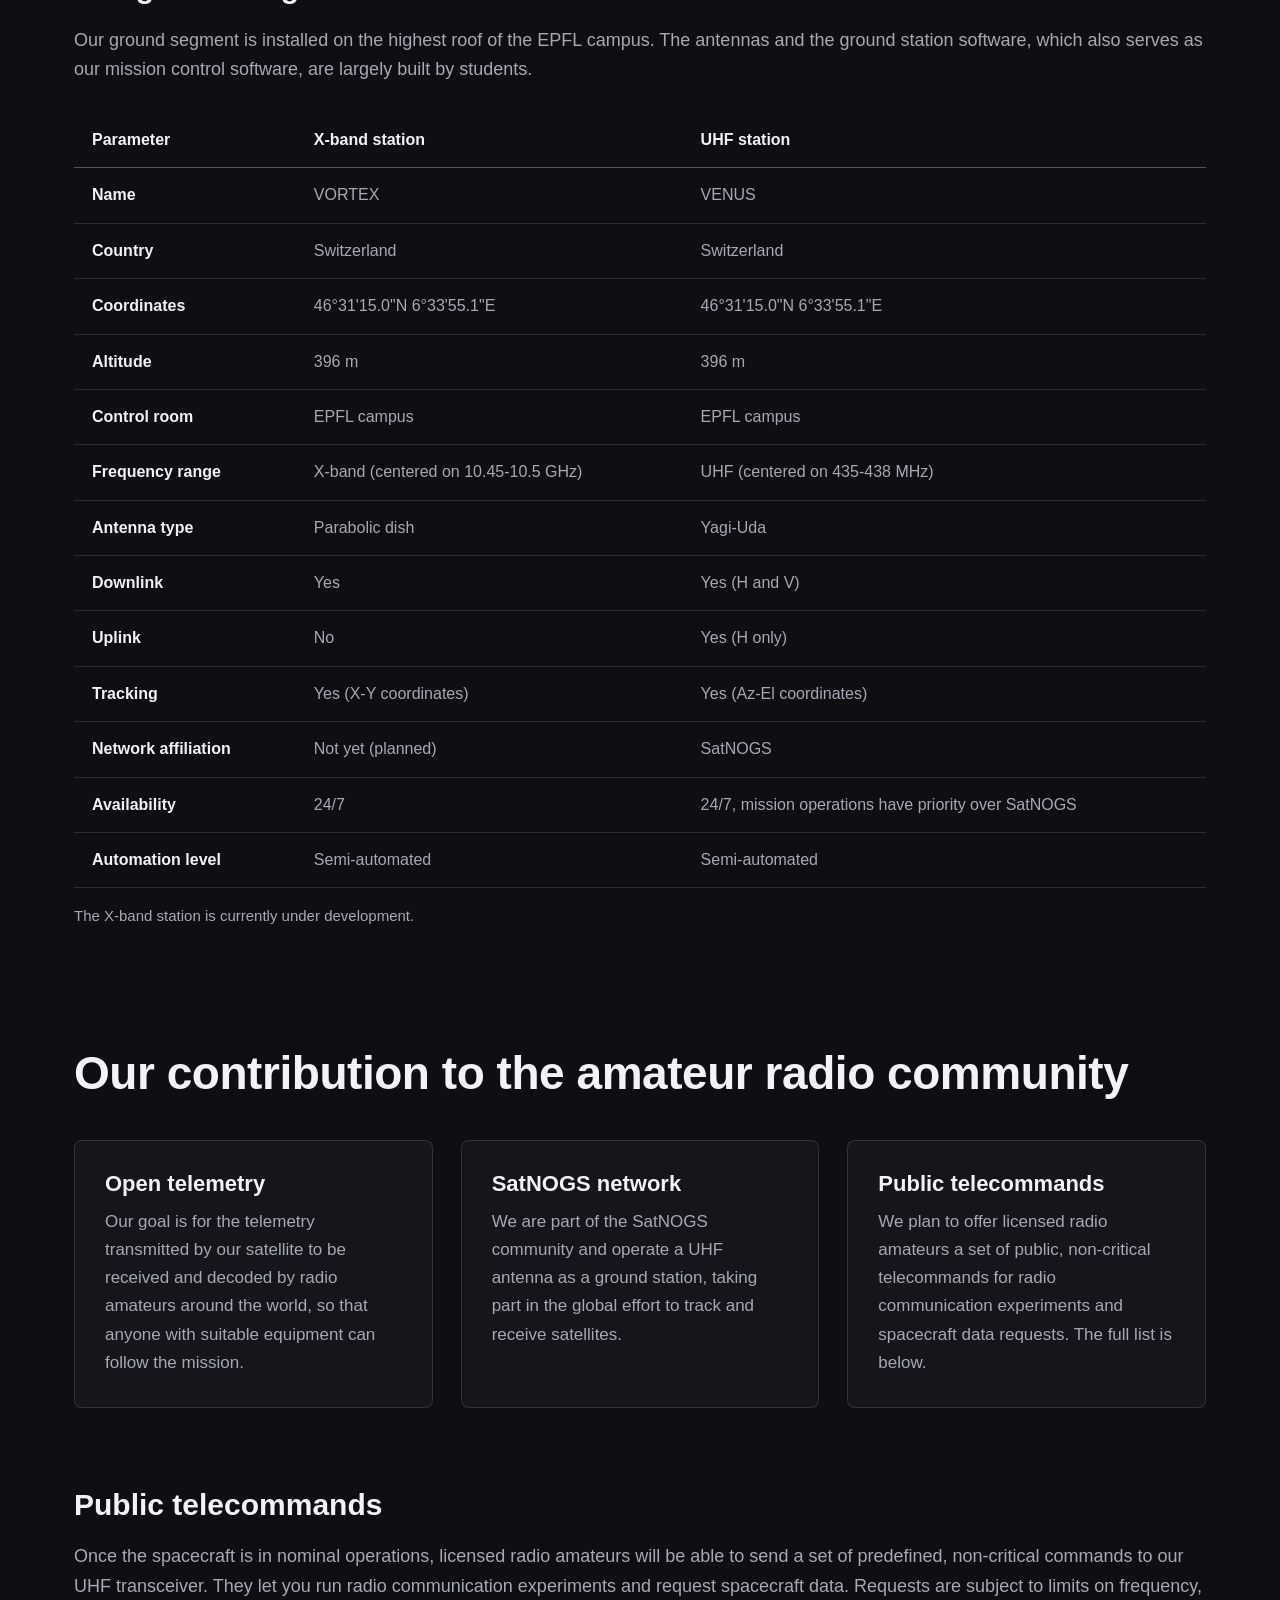
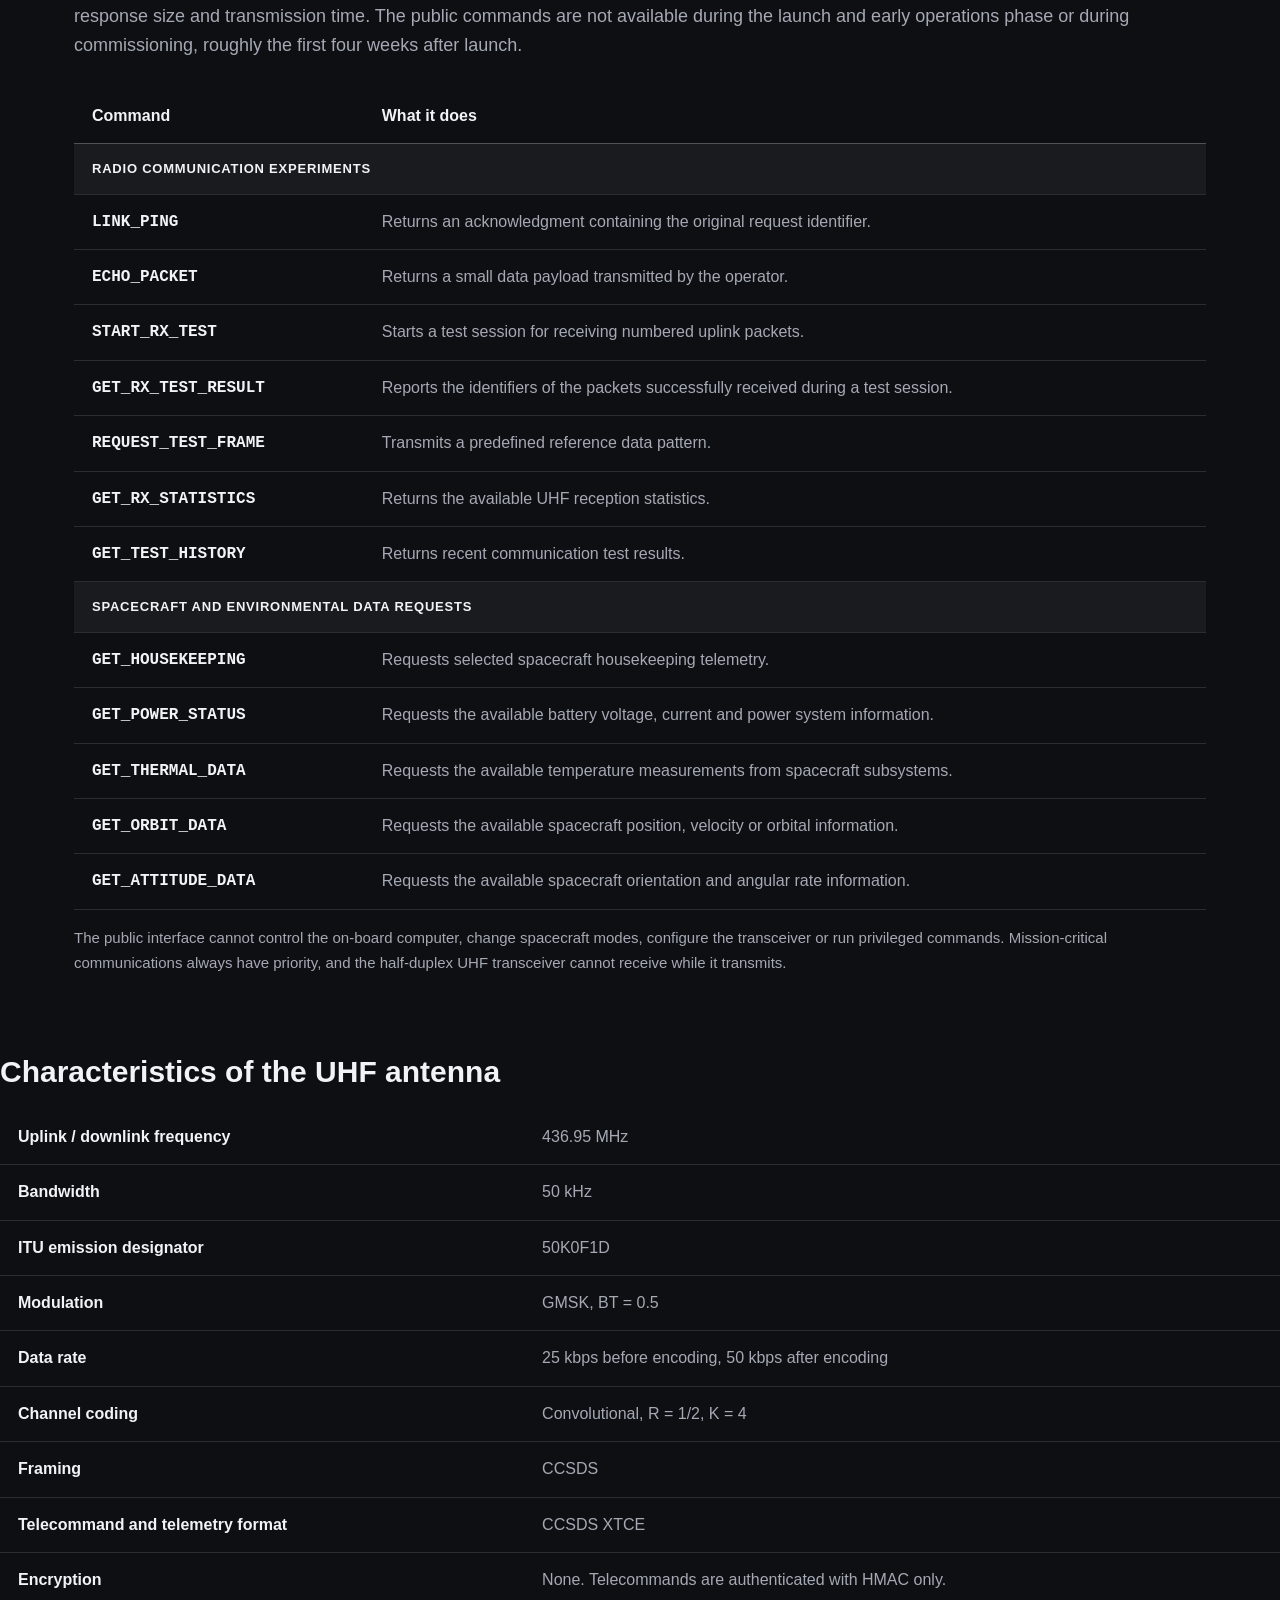
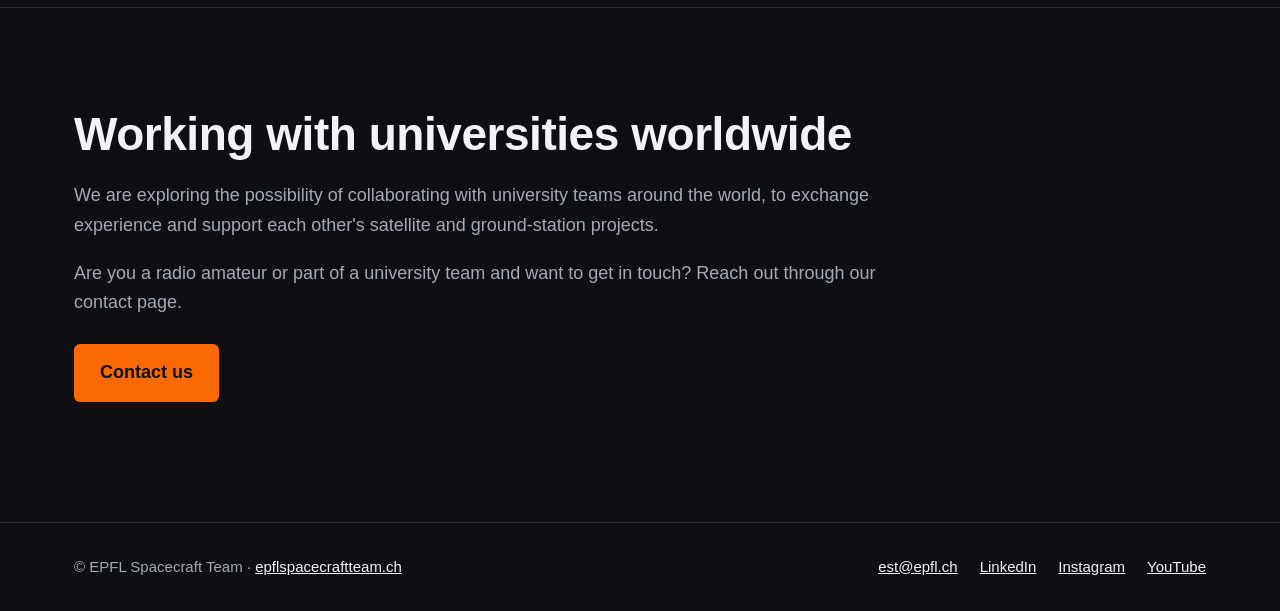
==== commit cdf92147: "Add UHF antenna characteristics section" ====
--- a/amateur-radio.html
+++ b/amateur-radio.html
@@ -118,6 +118,22 @@
           <p class="note">The public interface cannot control the on-board computer, change spacecraft modes, configure the transceiver or run privileged commands. Mission-critical communications always have priority, and the half-duplex UHF transceiver cannot receive while it transmits.</p>
         </div>
       </div>
+      <div class="block" id="uhf-characteristics">
+          <h3>Characteristics of the UHF antenna</h3>
+          <table>
+            <tbody>
+              <tr><th scope="row">Uplink / downlink frequency</th><td>436.95&nbsp;MHz</td></tr>
+              <tr><th scope="row">Bandwidth</th><td>50&nbsp;kHz</td></tr>
+              <tr><th scope="row">ITU emission designator</th><td>50K0F1D</td></tr>
+              <tr><th scope="row">Modulation</th><td>GMSK, BT&nbsp;=&nbsp;0.5</td></tr>
+              <tr><th scope="row">Data rate</th><td>25&nbsp;kbps before encoding, 50&nbsp;kbps after encoding</td></tr>
+              <tr><th scope="row">Channel coding</th><td>Convolutional, R&nbsp;=&nbsp;1/2, K&nbsp;=&nbsp;4</td></tr>
+              <tr><th scope="row">Framing</th><td>CCSDS</td></tr>
+              <tr><th scope="row">Telecommand and telemetry format</th><td>CCSDS XTCE</td></tr>
+              <tr><th scope="row">Encryption</th><td>None. Telecommands are authenticated with HMAC only.</td></tr>
+            </tbody>
+          </table>
+        </div>
     </section>
 
     <section id="universities">
--- a/style.css
+++ b/style.css
@@ -180,11 +180,12 @@
 
 footer { border-top: 1px solid var(--line); }
 footer .wrap {
-  padding-top: 28px; padding-bottom: 28px;
-  display: flex; flex-wrap: wrap; justify-content: space-between; gap: 12px;
-  font-size: 14px; color: var(--muted);
-}
-footer a { color: var(--muted); }
+  padding-top: 32px; padding-bottom: 32px;
+  display: flex; flex-wrap: wrap; align-items: center; justify-content: space-between; gap: 18px 32px;
+  font-size: 15px; color: var(--muted);
+}
+footer ul { list-style: none; margin: 0; padding: 0; display: flex; flex-wrap: wrap; gap: 8px 22px; }
+footer a { color: var(--text); }
 
 @media (max-width: 991px) {
   .cards { grid-template-columns: 1fr 1fr; }
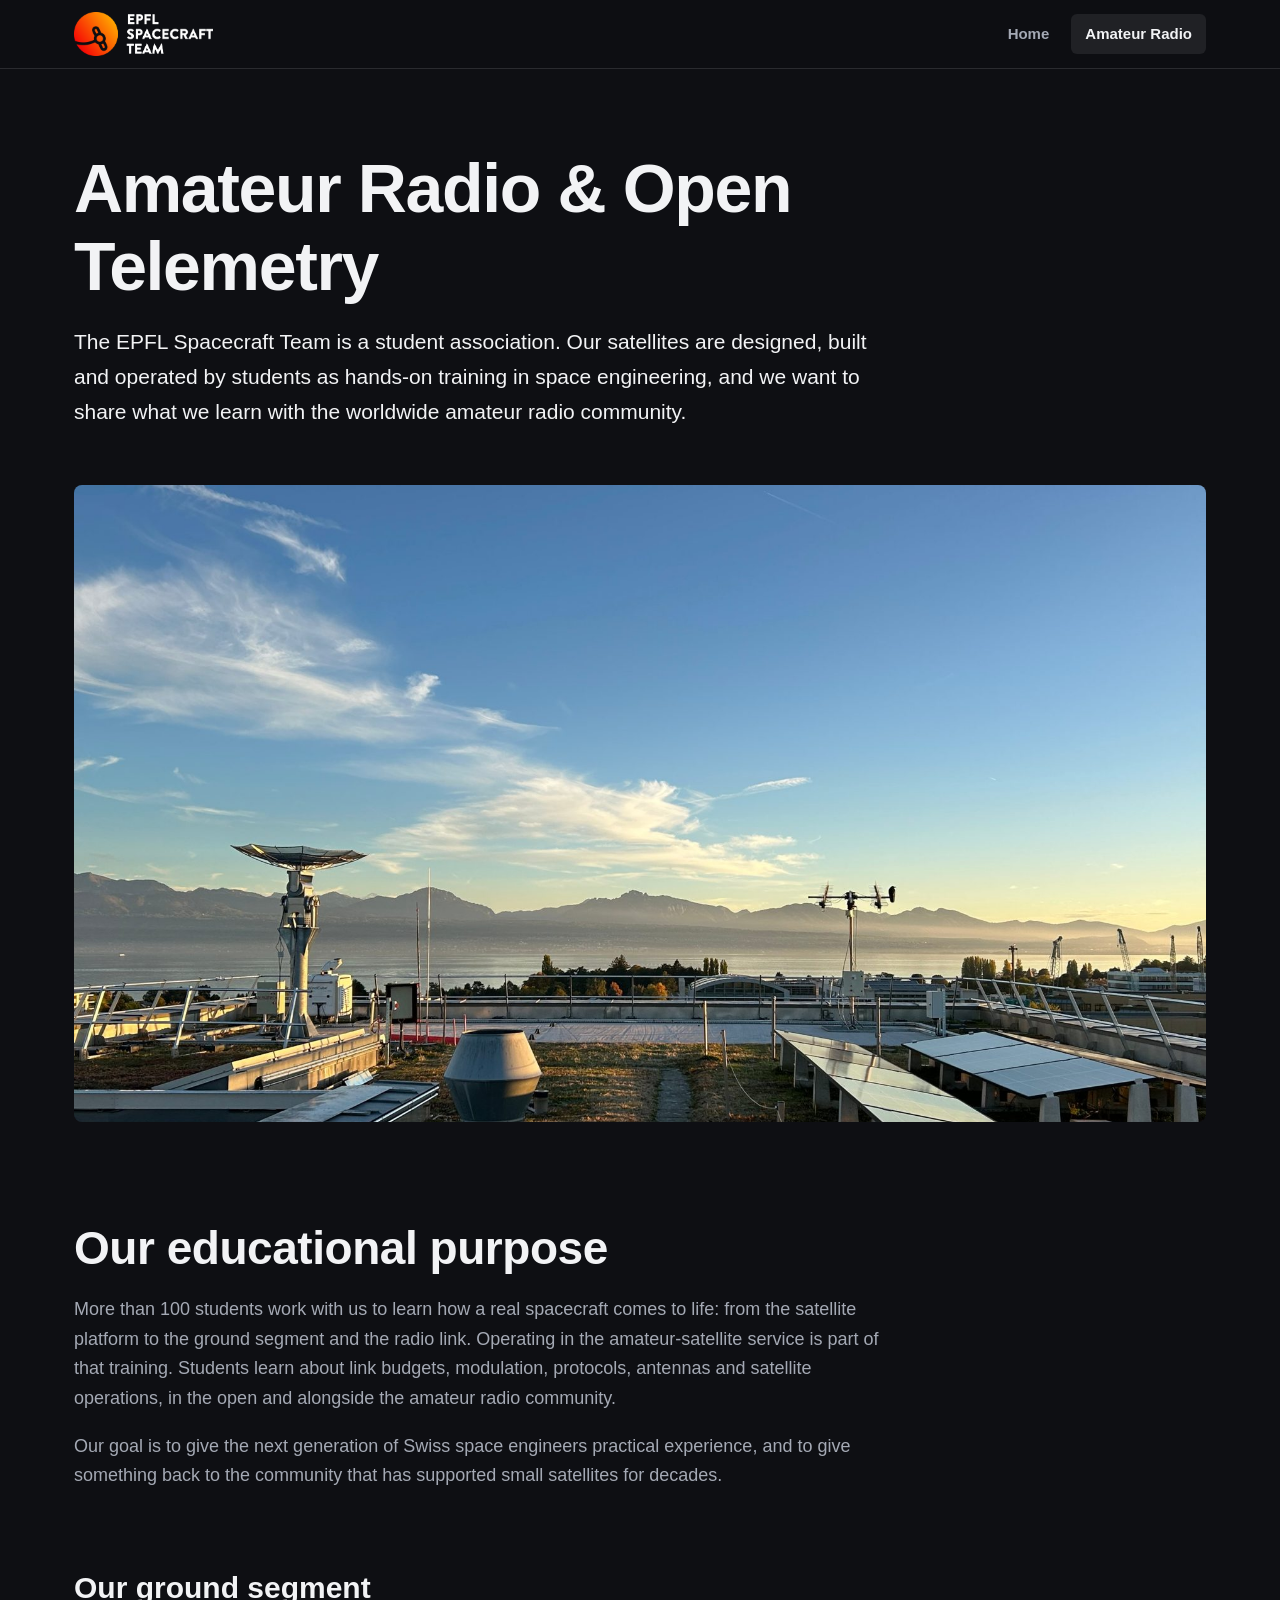
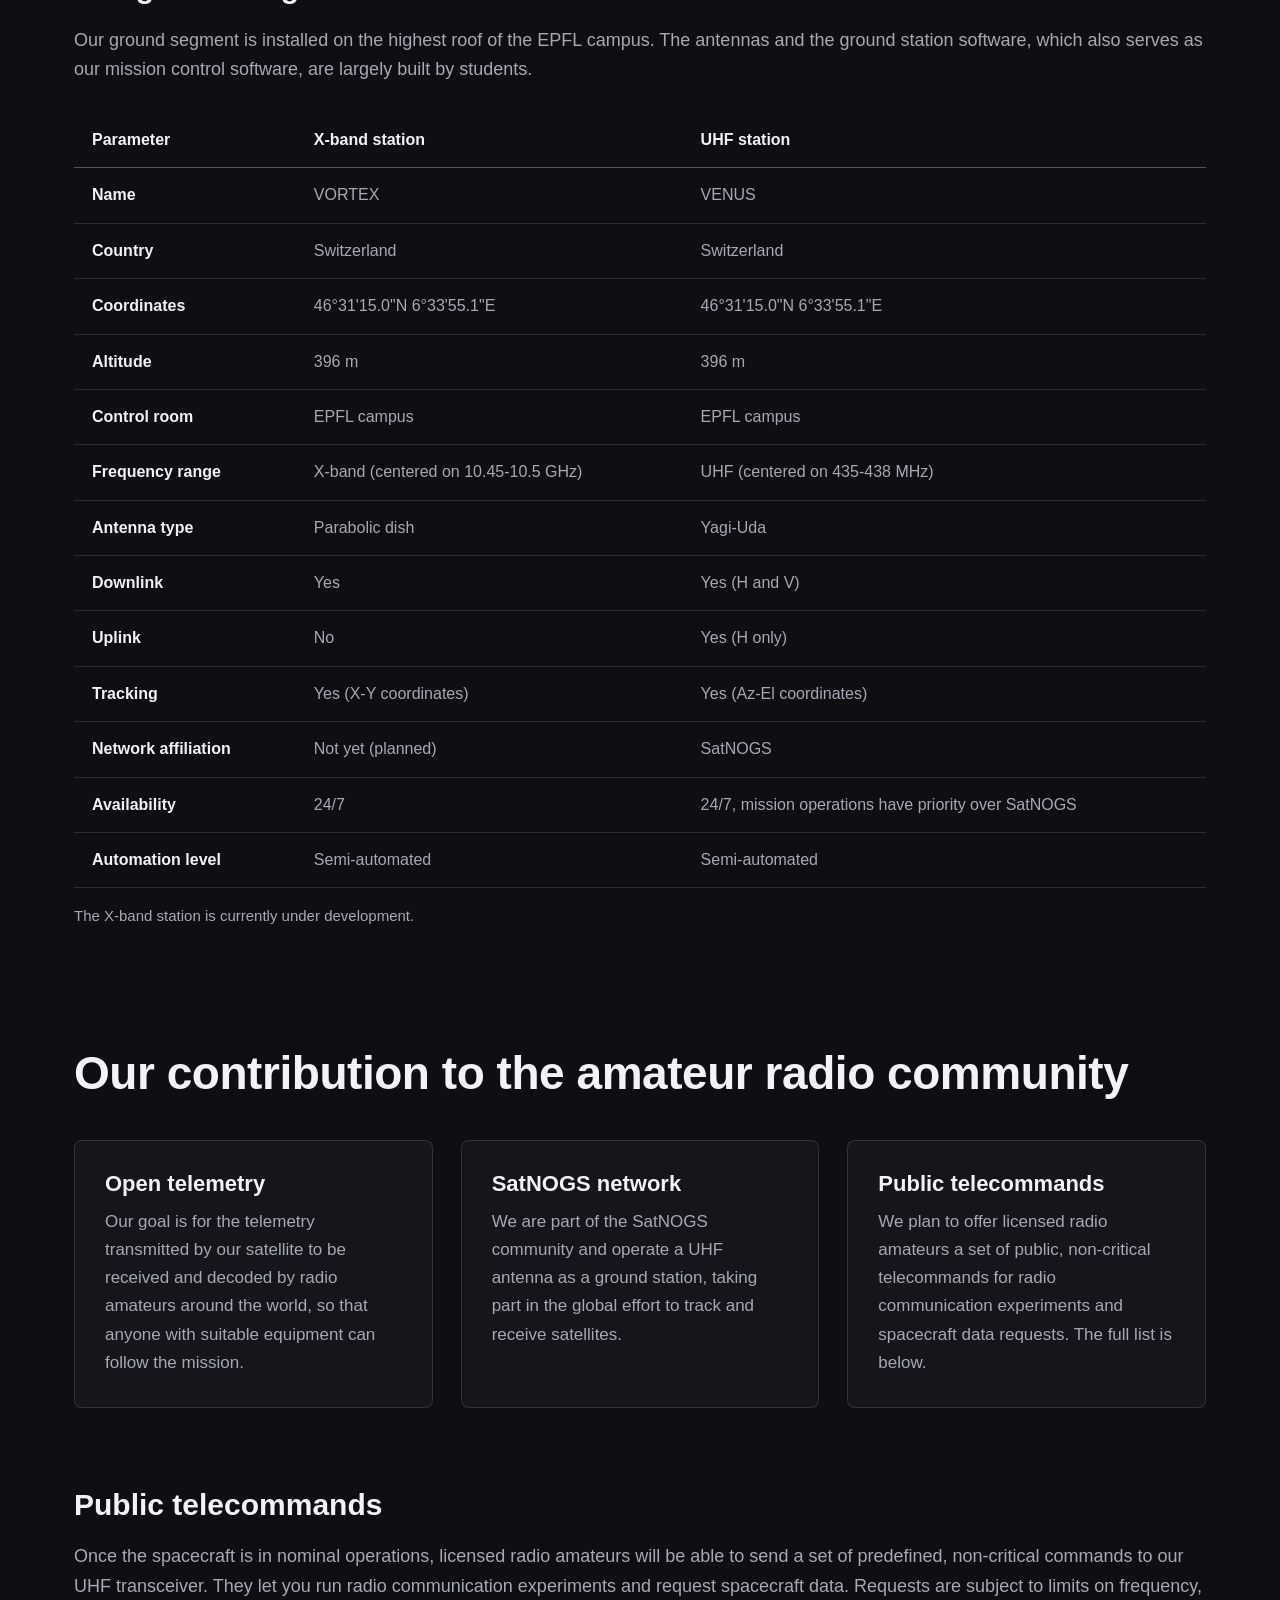
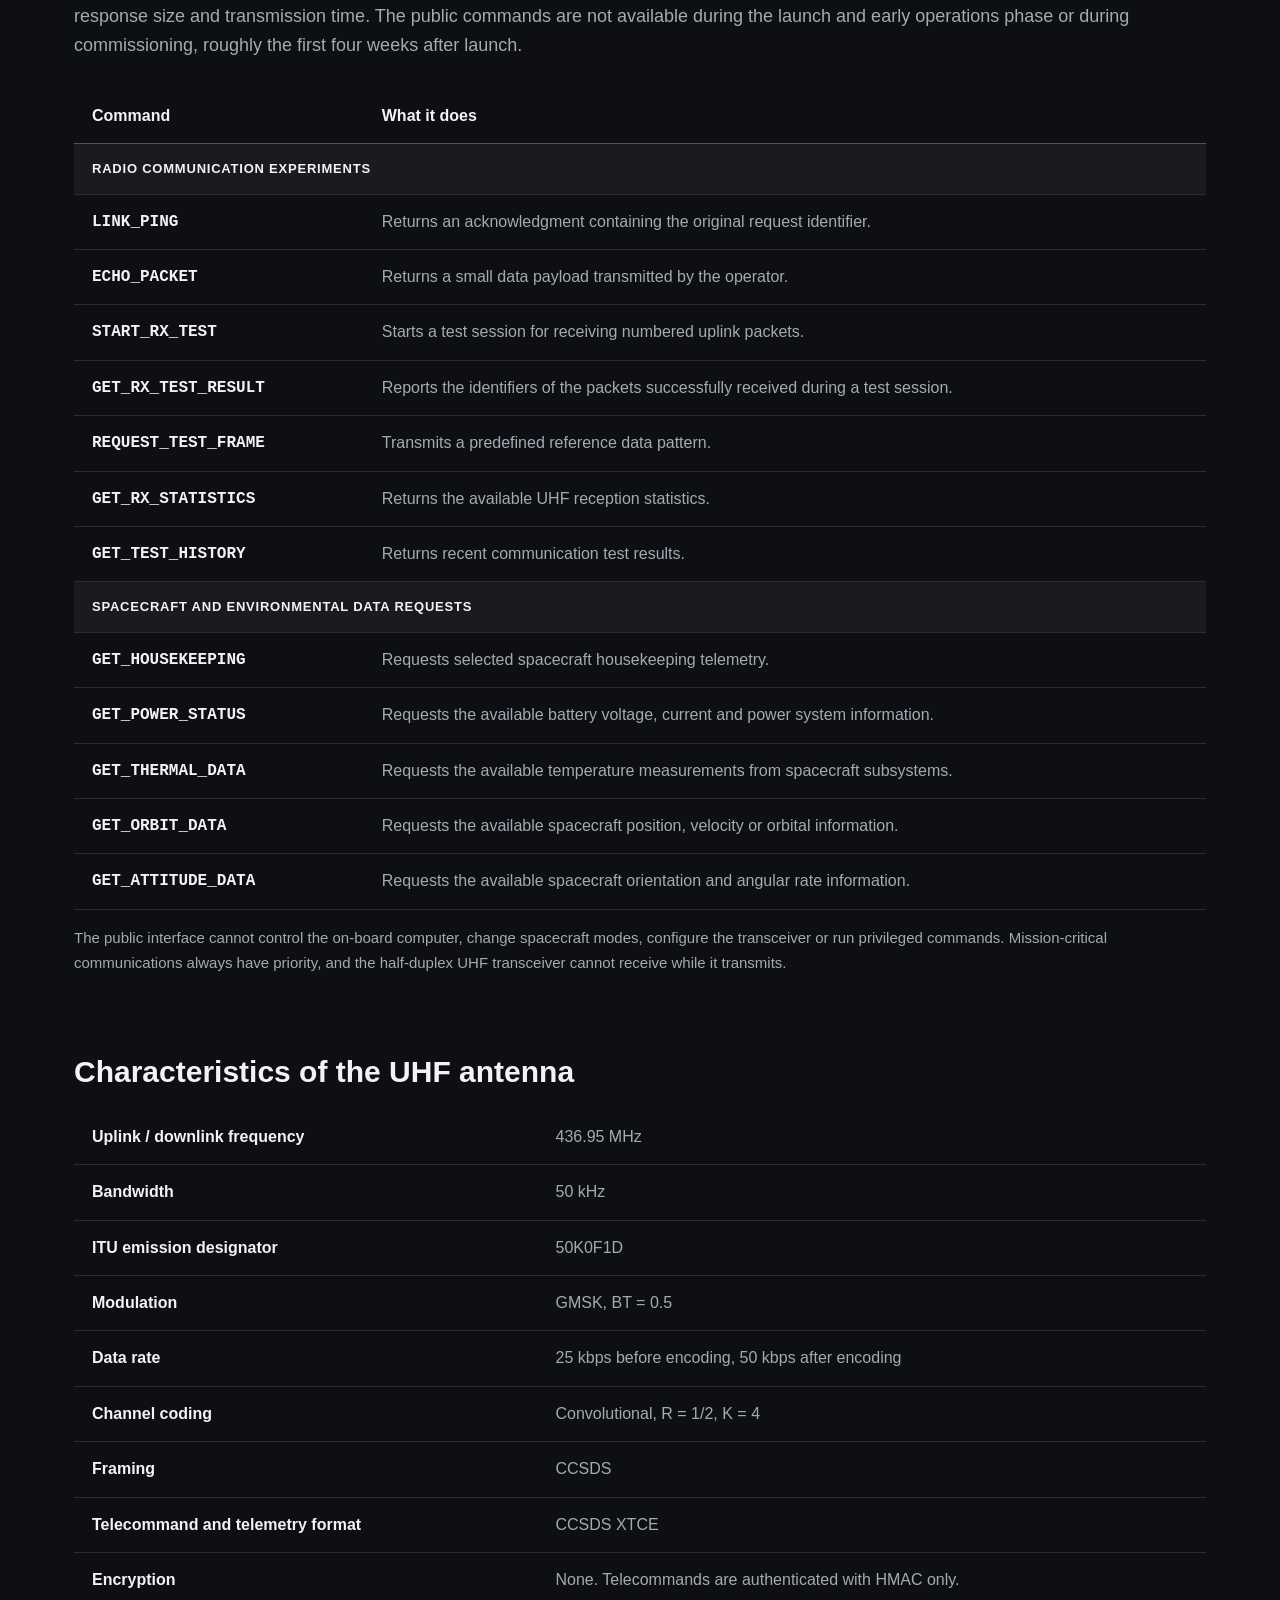
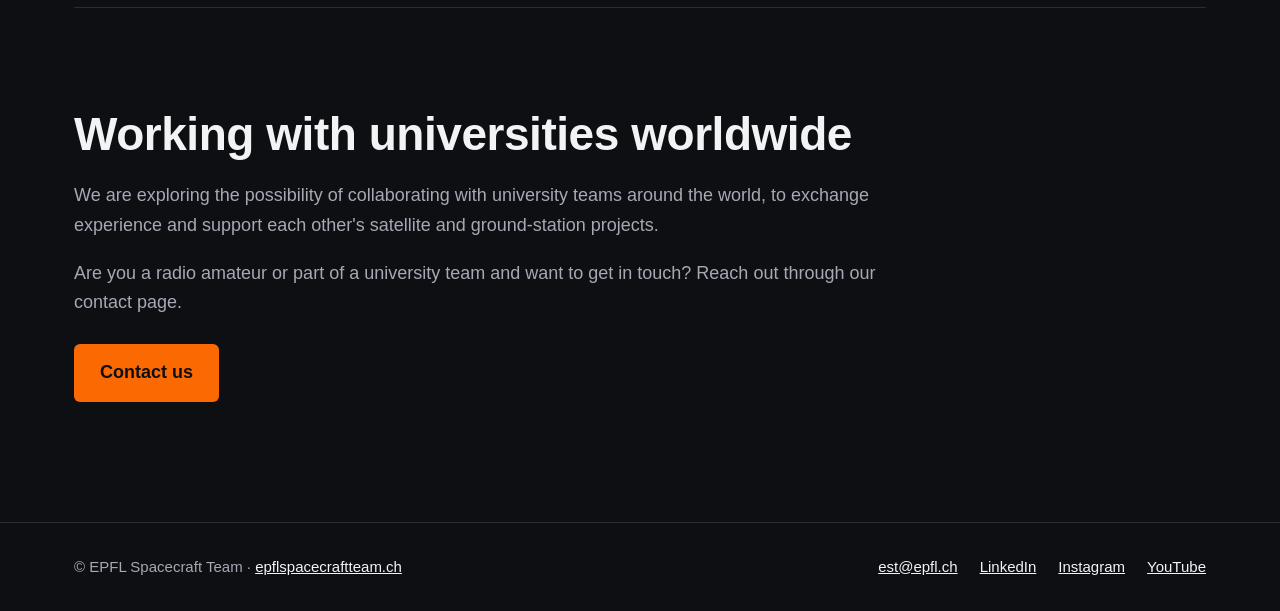
==== commit bef792d6: "Update amateur-radio.html" ====
--- a/amateur-radio.html
+++ b/amateur-radio.html
@@ -117,23 +117,25 @@
           </div>
           <p class="note">The public interface cannot control the on-board computer, change spacecraft modes, configure the transceiver or run privileged commands. Mission-critical communications always have priority, and the half-duplex UHF transceiver cannot receive while it transmits.</p>
         </div>
+
+        <div class="block" id="uhf-characteristics">
+            <h3>Characteristics of the UHF antenna</h3>
+            <table>
+              <tbody>
+                <tr><th scope="row">Uplink / downlink frequency</th><td>436.95&nbsp;MHz</td></tr>
+                <tr><th scope="row">Bandwidth</th><td>50&nbsp;kHz</td></tr>
+                <tr><th scope="row">ITU emission designator</th><td>50K0F1D</td></tr>
+                <tr><th scope="row">Modulation</th><td>GMSK, BT&nbsp;=&nbsp;0.5</td></tr>
+                <tr><th scope="row">Data rate</th><td>25&nbsp;kbps before encoding, 50&nbsp;kbps after encoding</td></tr>
+                <tr><th scope="row">Channel coding</th><td>Convolutional, R&nbsp;=&nbsp;1/2, K&nbsp;=&nbsp;4</td></tr>
+                <tr><th scope="row">Framing</th><td>CCSDS</td></tr>
+                <tr><th scope="row">Telecommand and telemetry format</th><td>CCSDS XTCE</td></tr>
+                <tr><th scope="row">Encryption</th><td>None. Telecommands are authenticated with HMAC only.</td></tr>
+              </tbody>
+            </table>
+          </div>
+        </div>
       </div>
-      <div class="block" id="uhf-characteristics">
-          <h3>Characteristics of the UHF antenna</h3>
-          <table>
-            <tbody>
-              <tr><th scope="row">Uplink / downlink frequency</th><td>436.95&nbsp;MHz</td></tr>
-              <tr><th scope="row">Bandwidth</th><td>50&nbsp;kHz</td></tr>
-              <tr><th scope="row">ITU emission designator</th><td>50K0F1D</td></tr>
-              <tr><th scope="row">Modulation</th><td>GMSK, BT&nbsp;=&nbsp;0.5</td></tr>
-              <tr><th scope="row">Data rate</th><td>25&nbsp;kbps before encoding, 50&nbsp;kbps after encoding</td></tr>
-              <tr><th scope="row">Channel coding</th><td>Convolutional, R&nbsp;=&nbsp;1/2, K&nbsp;=&nbsp;4</td></tr>
-              <tr><th scope="row">Framing</th><td>CCSDS</td></tr>
-              <tr><th scope="row">Telecommand and telemetry format</th><td>CCSDS XTCE</td></tr>
-              <tr><th scope="row">Encryption</th><td>None. Telecommands are authenticated with HMAC only.</td></tr>
-            </tbody>
-          </table>
-        </div>
     </section>
 
     <section id="universities">
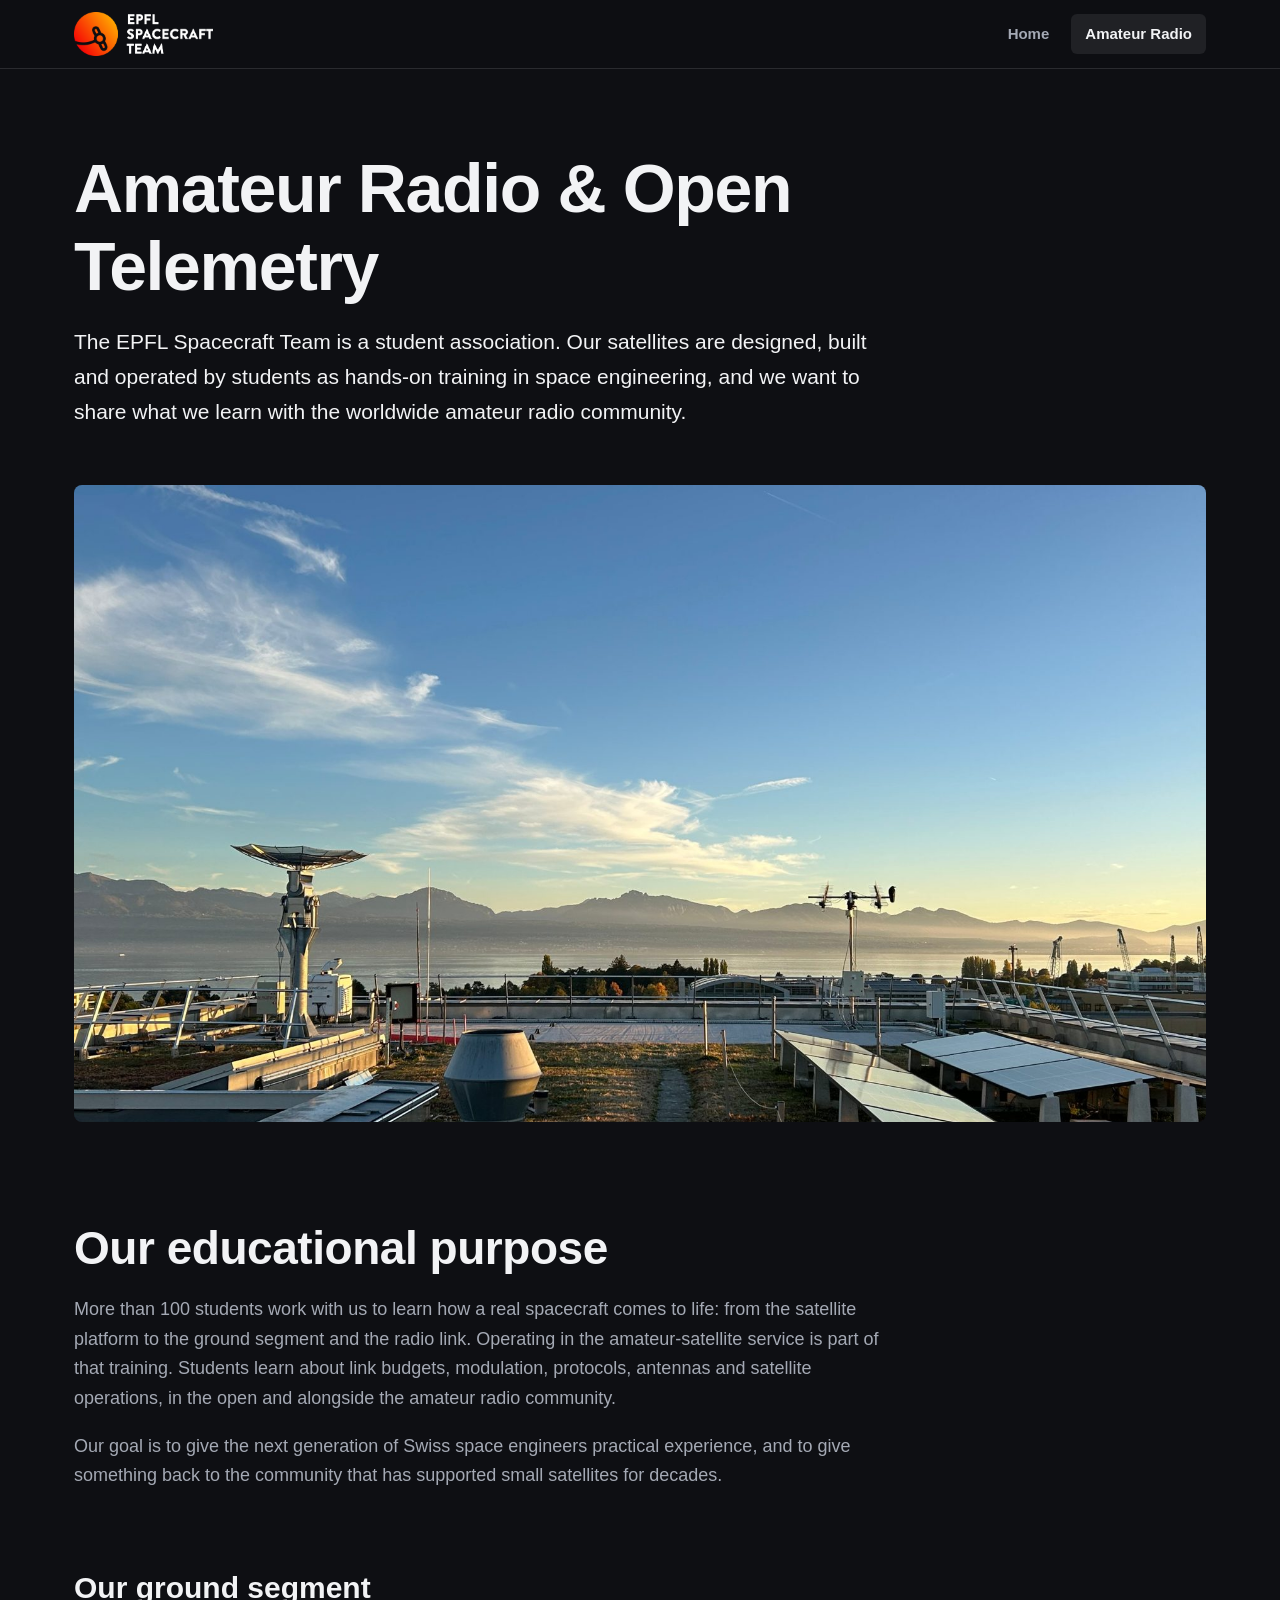
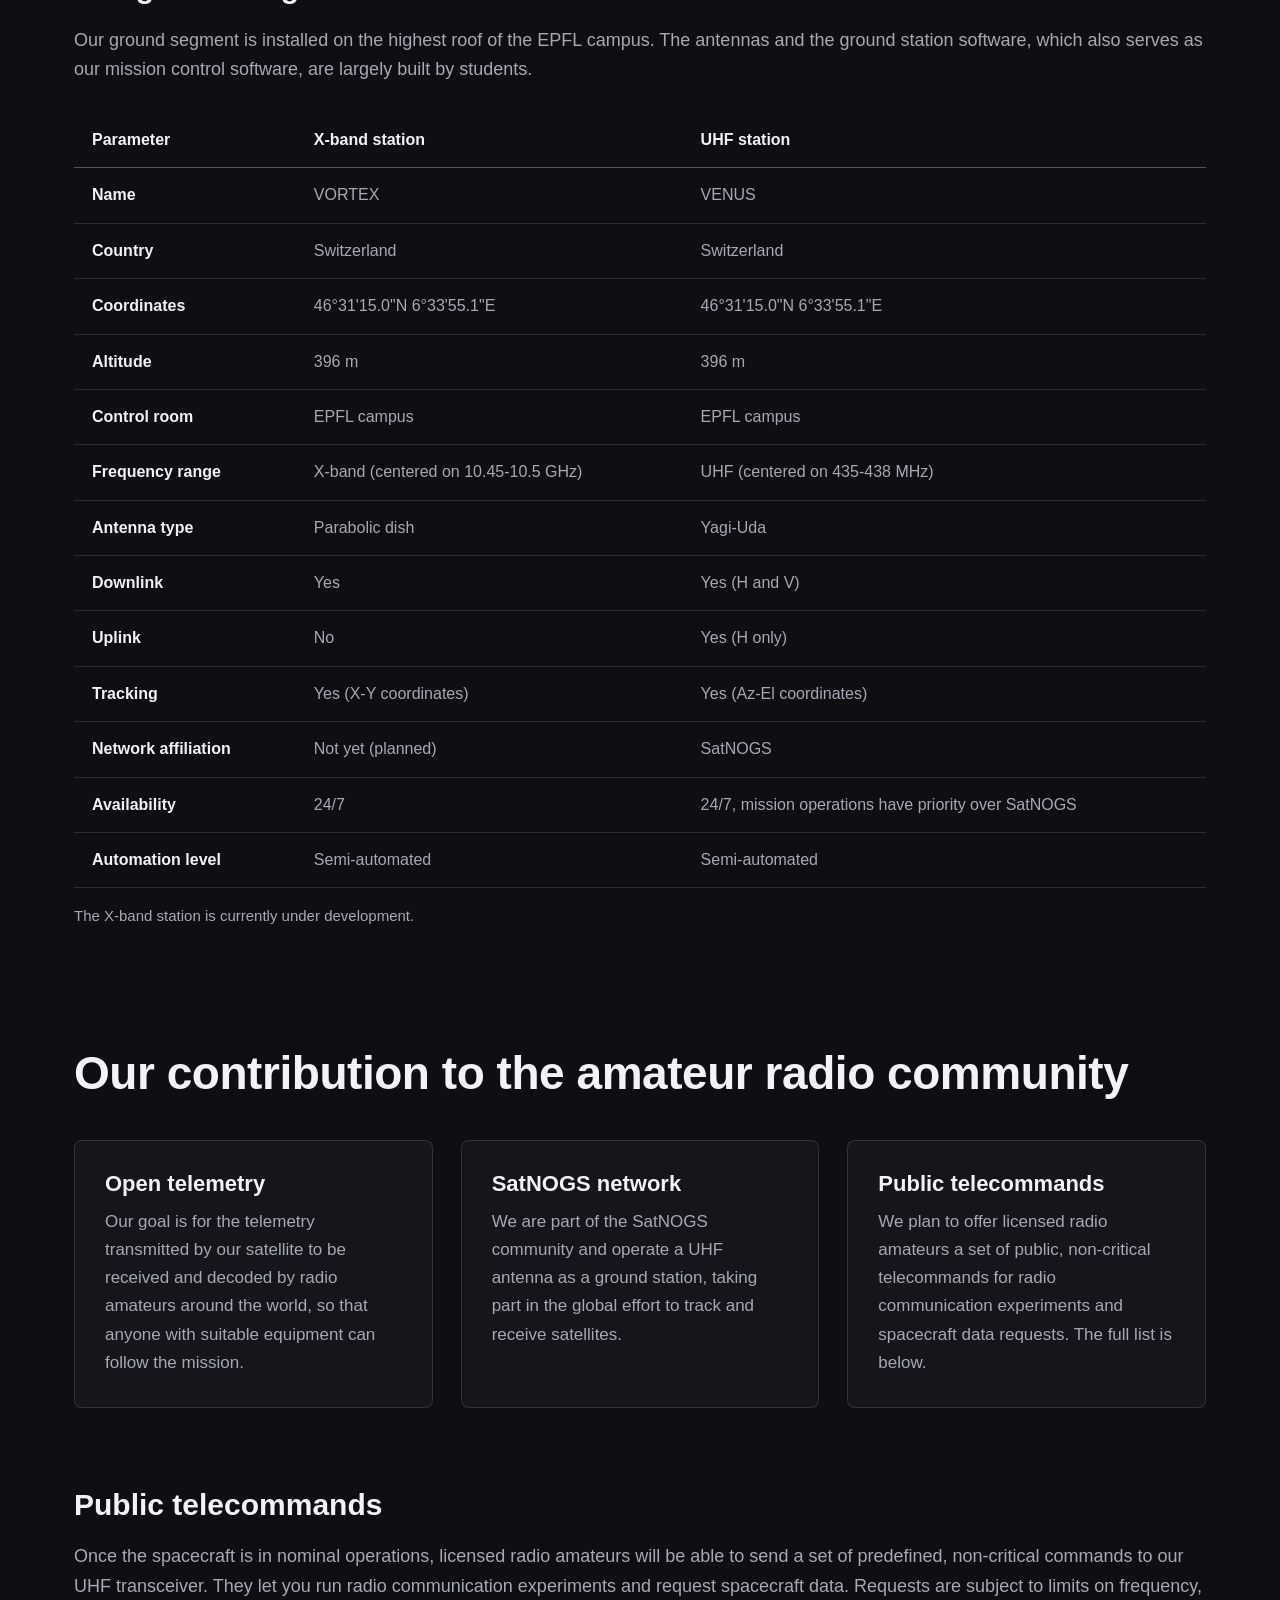
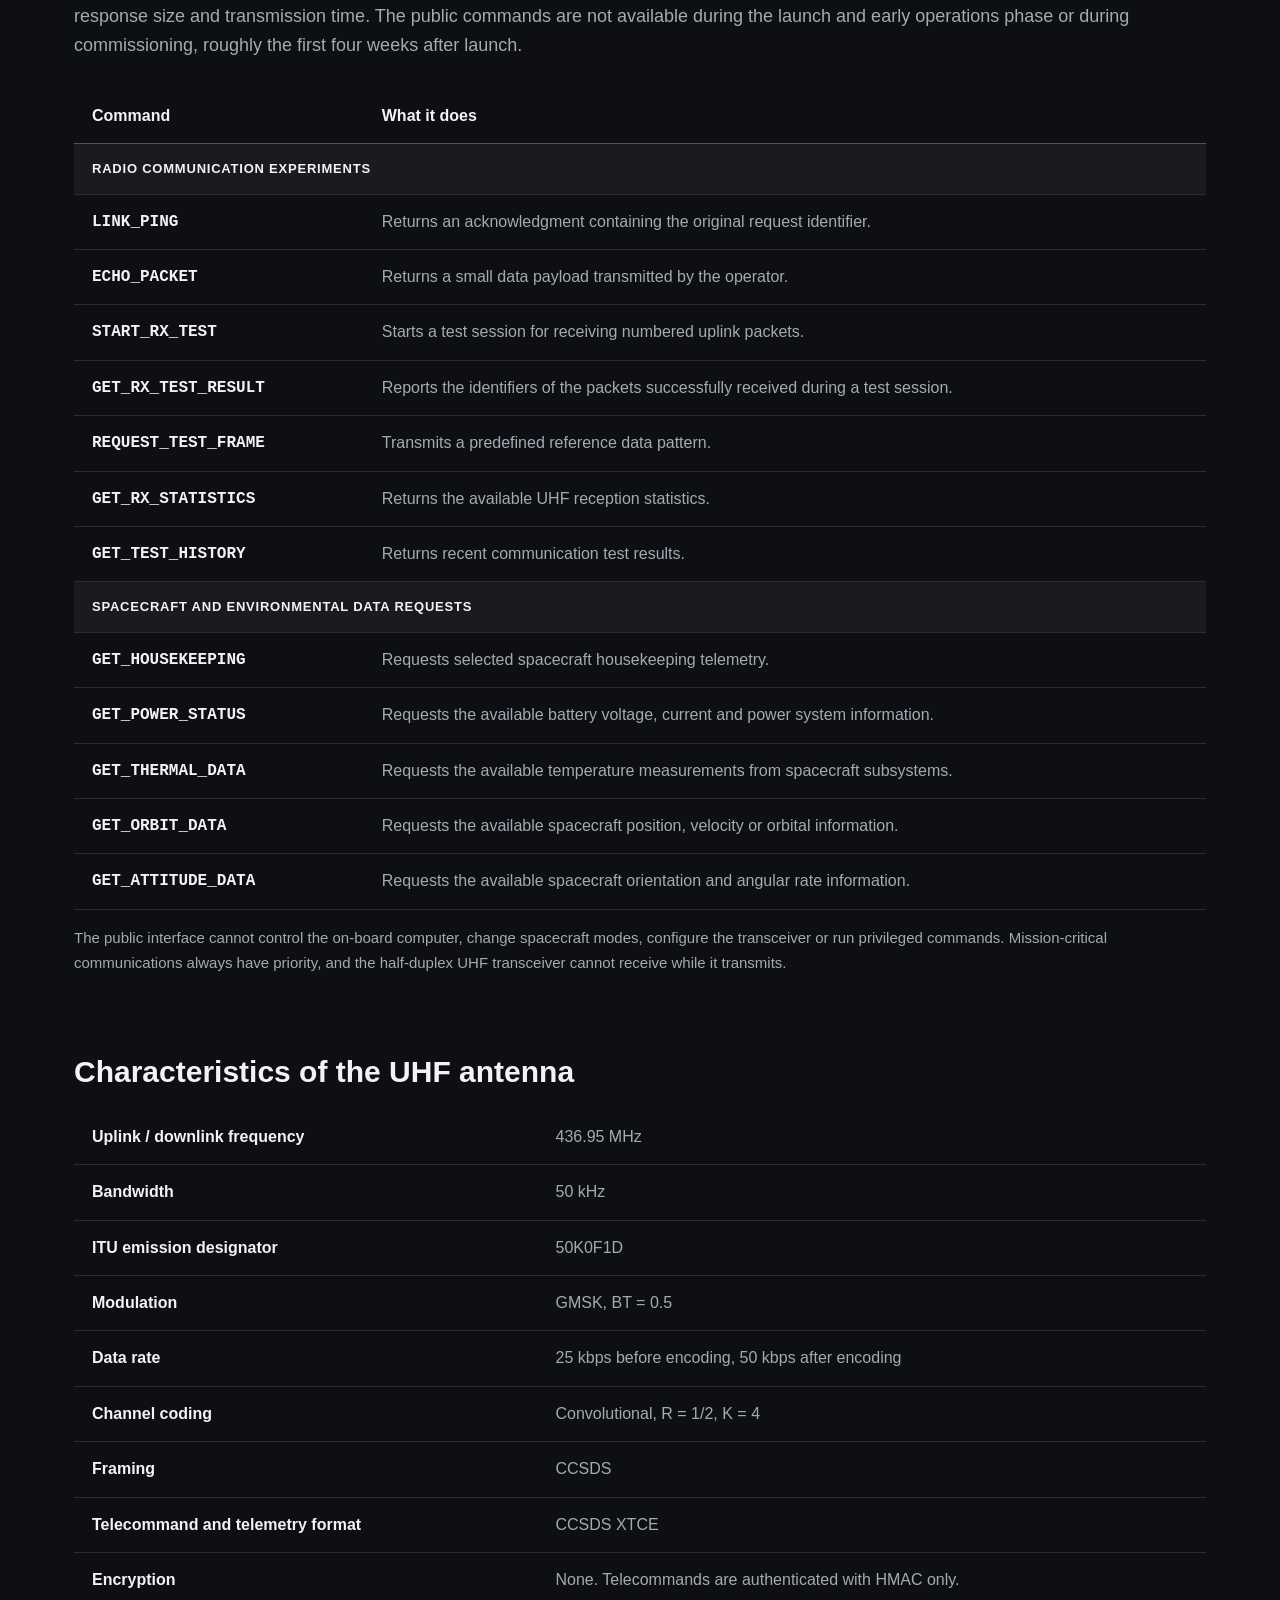
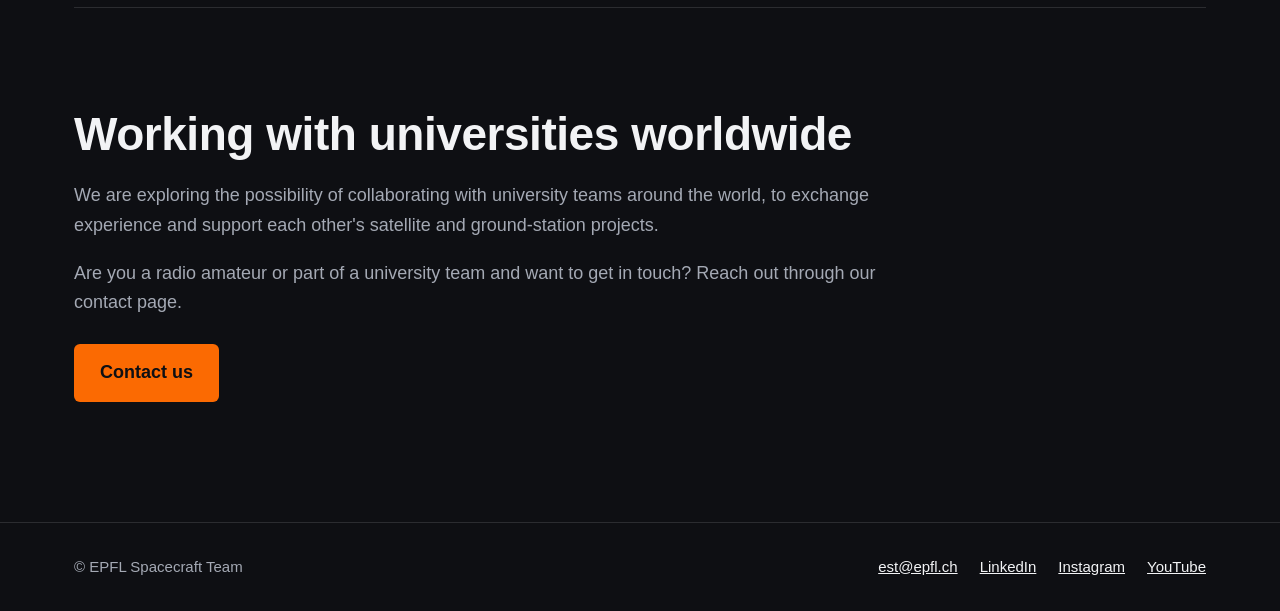
==== commit 0f1d3b64: "Update footer copyright information" ====
--- a/amateur-radio.html
+++ b/amateur-radio.html
@@ -152,7 +152,7 @@
 
   <footer>
     <div class="wrap">
-      <span>&copy; EPFL Spacecraft Team · <a href="https://www.epflspacecraftteam.ch/">epflspacecraftteam.ch</a></span>
+      <span>&copy; EPFL Spacecraft Team</span>
       <ul aria-label="Contact and social media">
         <li><a href="mailto:est@epfl.ch">est@epfl.ch</a></li>
         <li><a href="https://www.linkedin.com/company/epfl-spacecraft-team/" target="_blank" rel="noopener">LinkedIn</a></li>
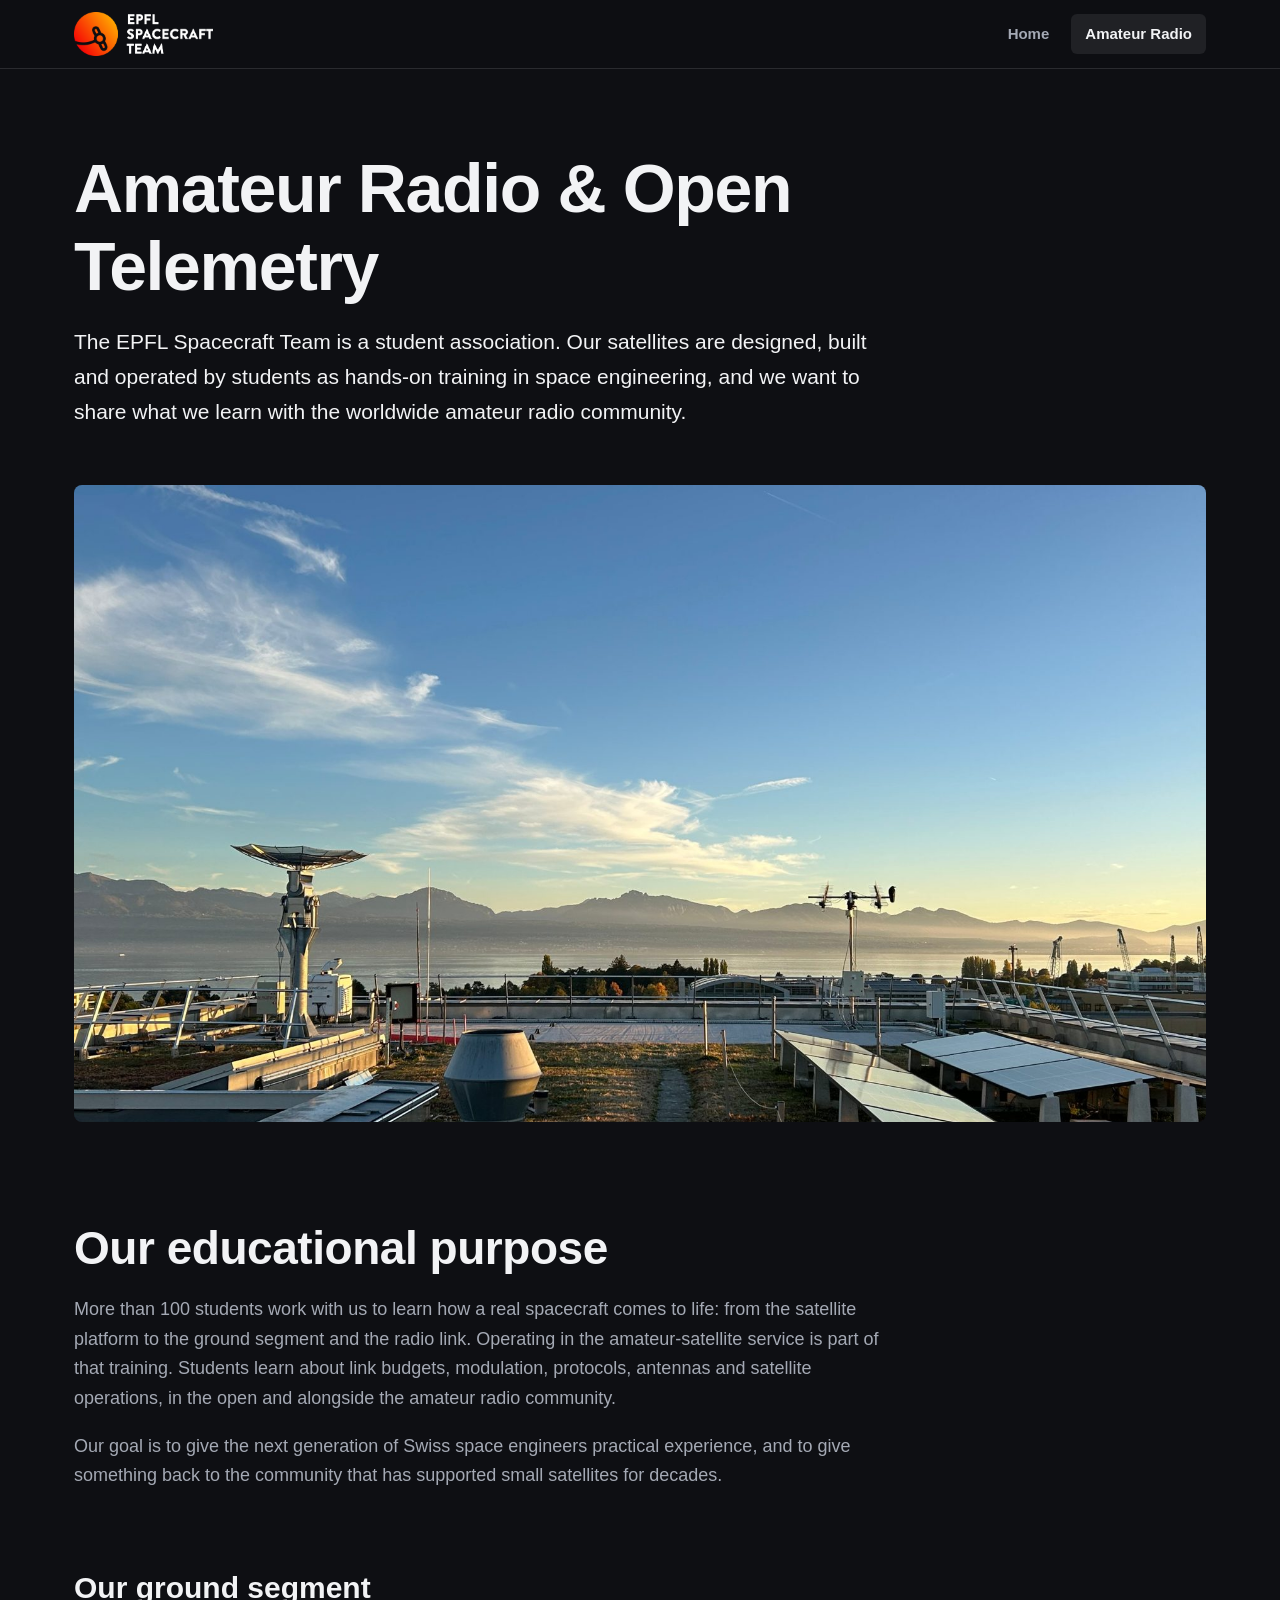
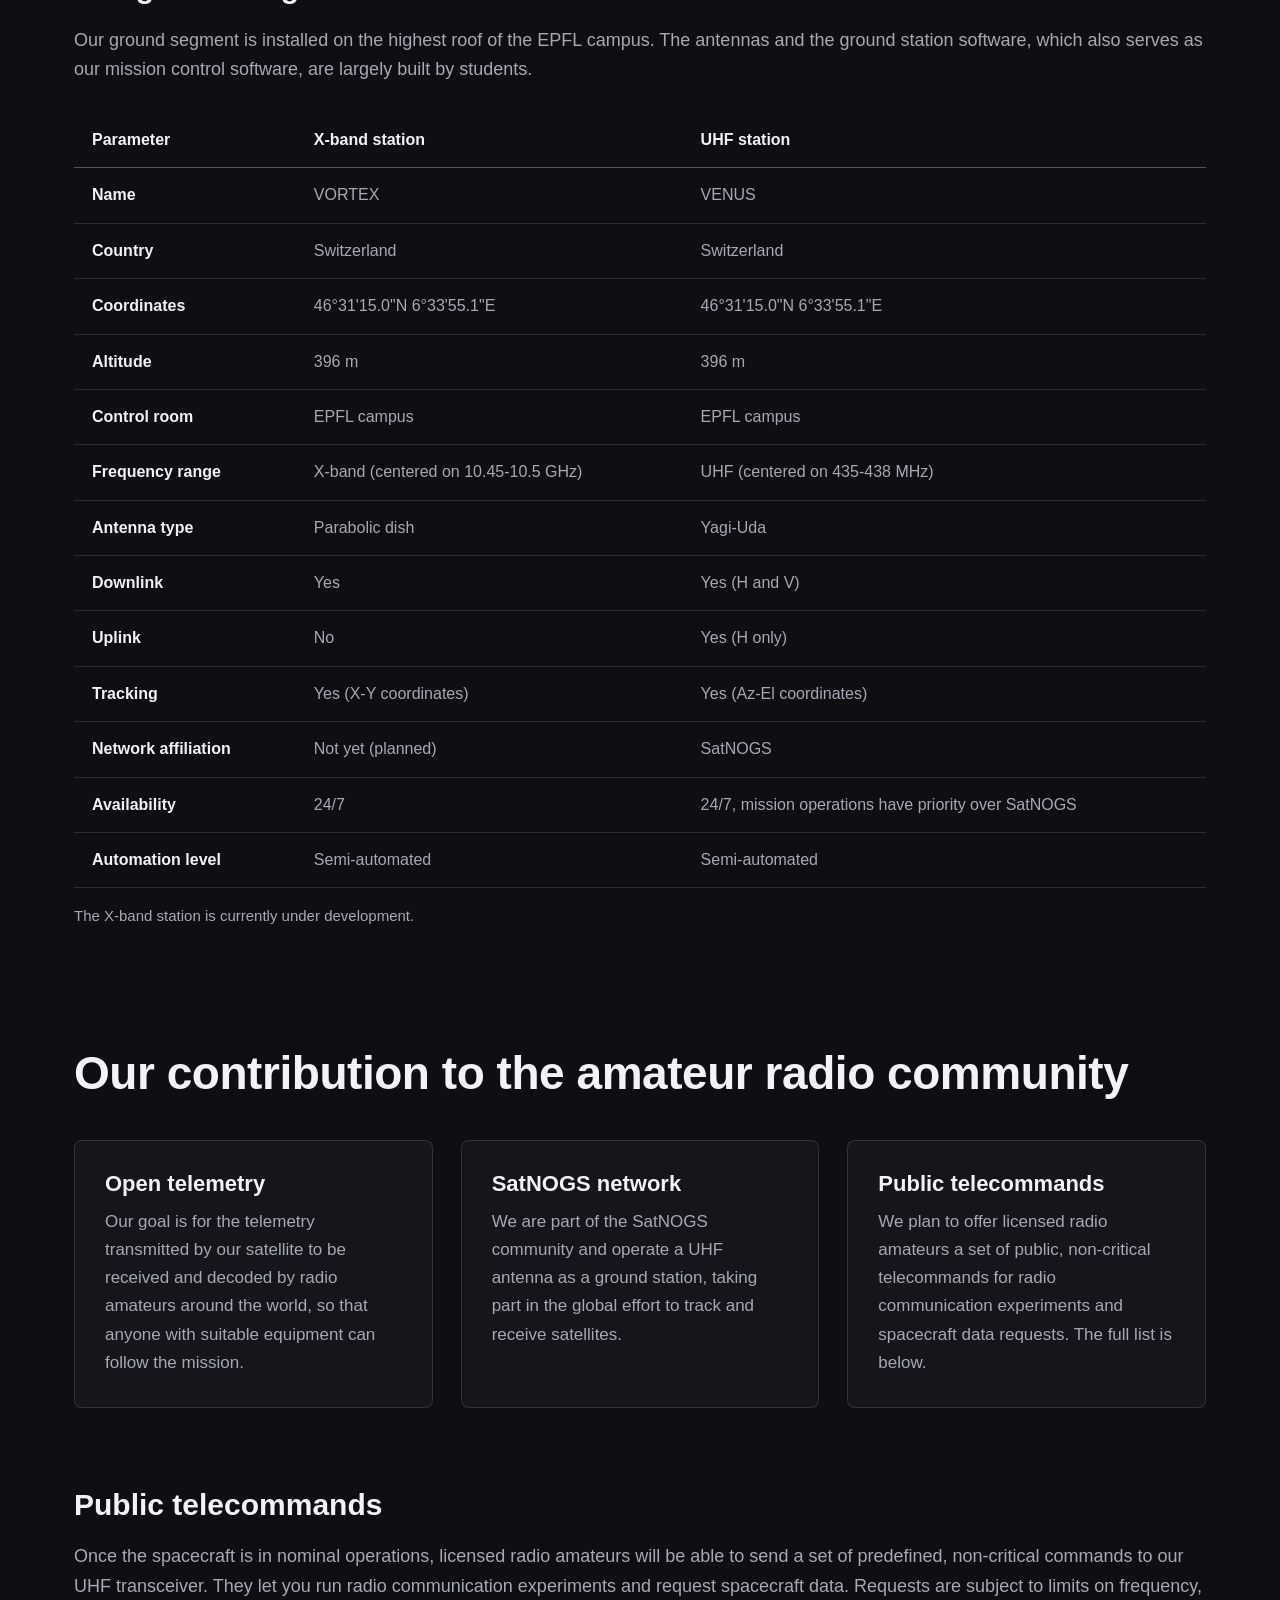
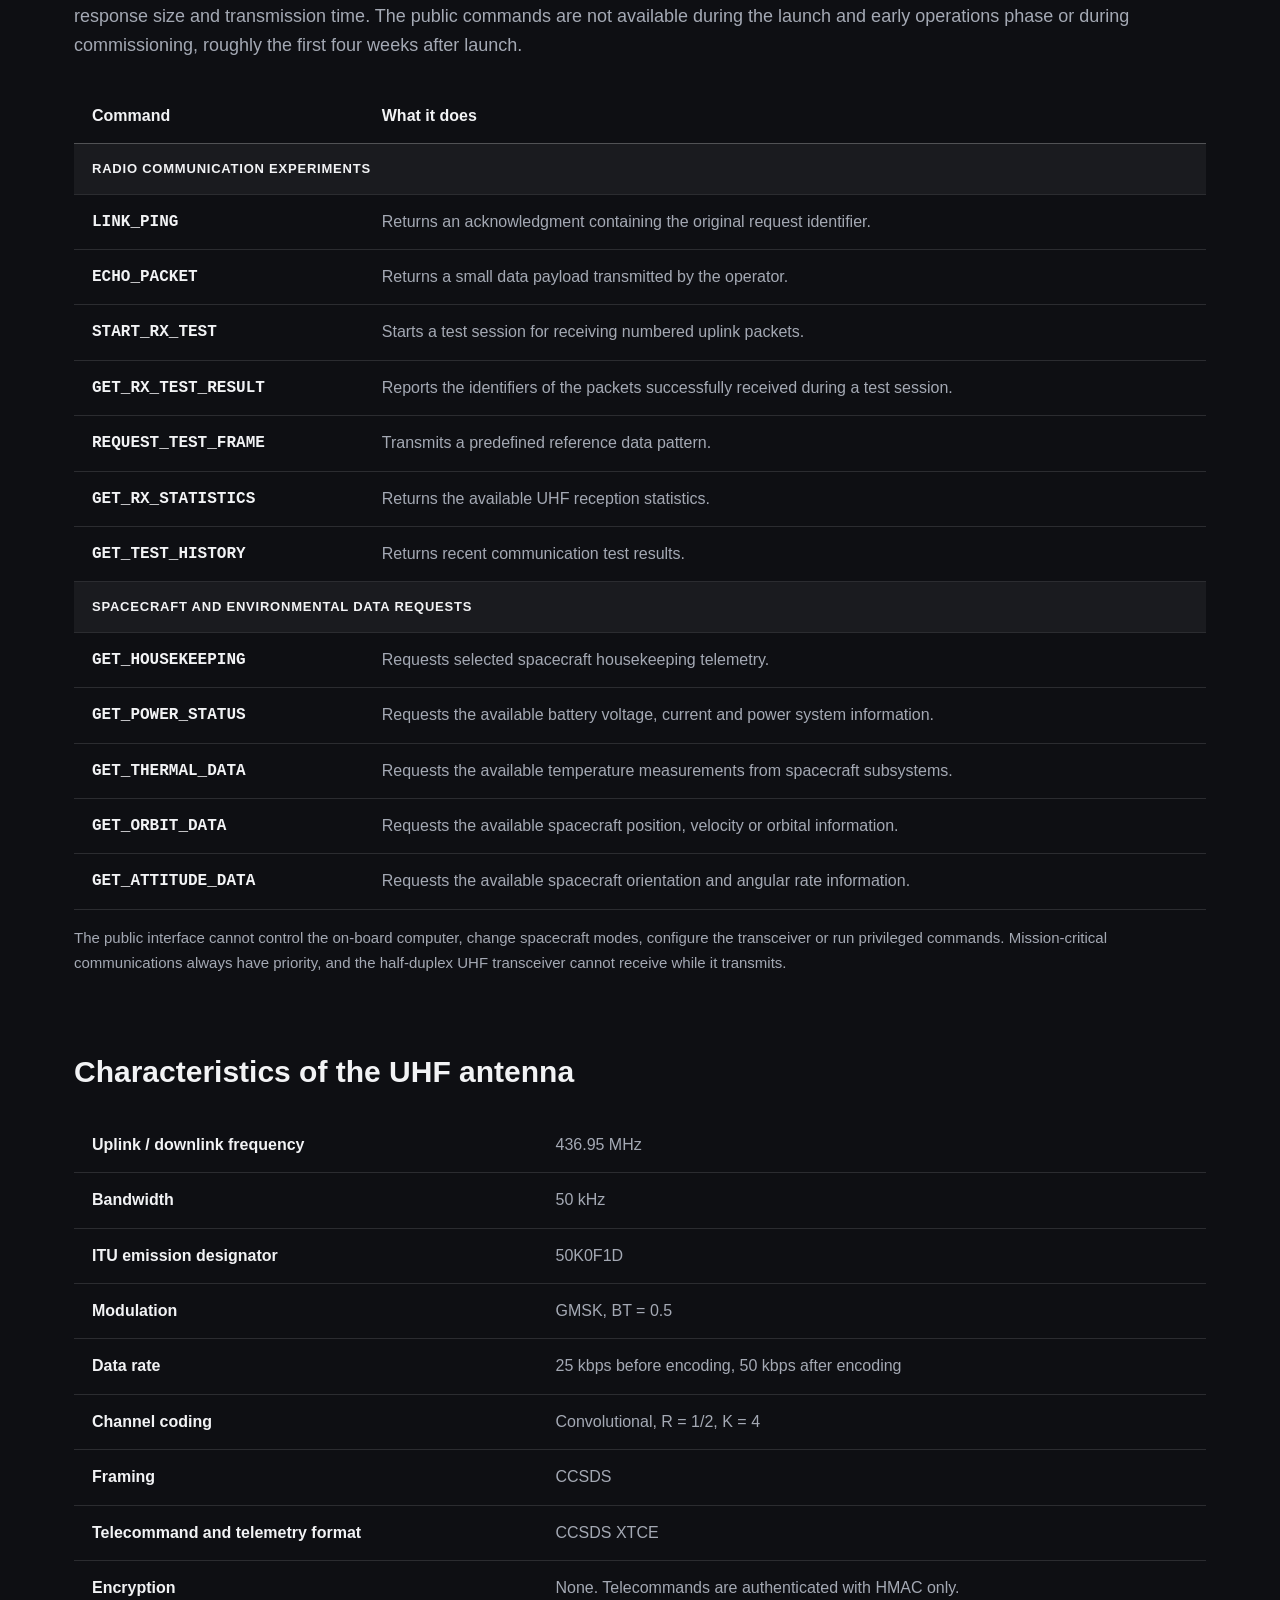
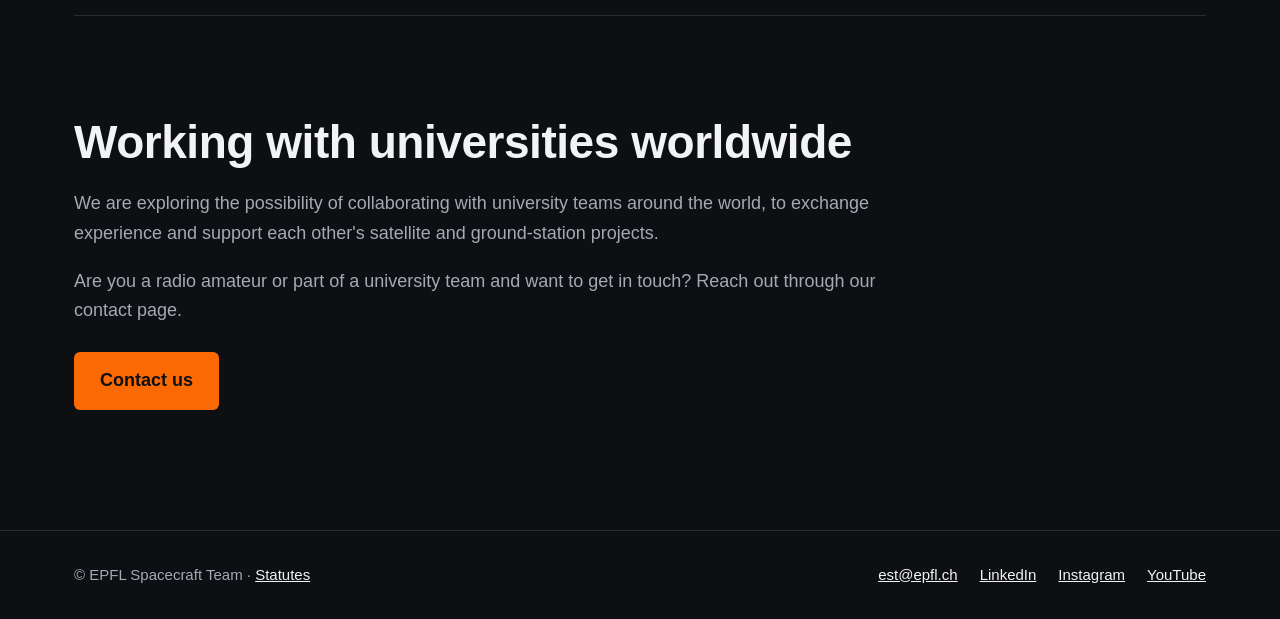
==== commit e570656e: "Add files via upload" ====
--- a/amateur-radio.html
+++ b/amateur-radio.html
@@ -119,7 +119,8 @@
         </div>
 
         <div class="block" id="uhf-characteristics">
-            <h3>Characteristics of the UHF antenna</h3>
+          <h3>Characteristics of the UHF antenna</h3>
+          <div class="scroll">
             <table>
               <tbody>
                 <tr><th scope="row">Uplink / downlink frequency</th><td>436.95&nbsp;MHz</td></tr>
@@ -152,7 +153,7 @@
 
   <footer>
     <div class="wrap">
-      <span>&copy; EPFL Spacecraft Team</span>
+      <span>&copy; EPFL Spacecraft Team · <a href="statutes.html">Statutes</a></span>
       <ul aria-label="Contact and social media">
         <li><a href="mailto:est@epfl.ch">est@epfl.ch</a></li>
         <li><a href="https://www.linkedin.com/company/epfl-spacecraft-team/" target="_blank" rel="noopener">LinkedIn</a></li>
--- a/style.css
+++ b/style.css
@@ -210,3 +210,40 @@
   .bar .name { grid-column: 1 / -1; }
   .cta { grid-template-columns: 1fr; padding: 30px; }
 }
+
+/* Screen-reader-only text */
+.sr { position: absolute; width: 1px; height: 1px; overflow: hidden; clip: rect(0 0 0 0); white-space: nowrap; }
+
+/* Join us page */
+.team-photo img { object-position: 50% 72%; }
+.pole-groups { display: grid; grid-template-columns: 2fr 1fr; gap: 48px; margin-top: 36px; }
+.pole-groups h3 { font-size: 20px; margin-bottom: 16px; color: var(--muted); }
+.poles { list-style: none; margin: 0; padding: 0; display: flex; flex-wrap: wrap; gap: 10px; }
+.poles li {
+  padding: 10px 16px; border: 1px solid var(--line-strong); border-radius: 999px;
+  font-size: 16px; font-weight: 600; color: var(--text);
+}
+
+/* Statutes page */
+.statutes h2 { font-size: clamp(26px, 3vw, 34px); margin-top: 64px; scroll-margin-top: 90px; }
+.statutes h2 .title-num { display: block; margin-bottom: 6px; font-size: 13px; font-weight: 700; letter-spacing: 0.08em; text-transform: uppercase; color: var(--muted); }
+.statutes h3 { font-size: 22px; margin: 44px 0 0; scroll-margin-top: 90px; }
+.statutes h4 { font-size: 15px; font-weight: 700; letter-spacing: 0.06em; text-transform: uppercase; color: var(--accent); margin: 32px 0 10px; }
+.toc ol.roman { list-style: upper-roman; padding-left: 36px; }
+.statutes p, .statutes li { color: var(--muted); }
+.statutes p.lead { color: var(--text); }
+.statutes ul { margin: 0 0 18px; padding-left: 22px; }
+.statutes ul li { margin-bottom: 6px; }
+.statutes .al { font-weight: 700; color: var(--text); margin-right: 4px; }
+.toc { margin-top: 32px; padding: 24px 28px; border: 1px solid var(--line); border-radius: 8px; background: var(--surface); }
+.toc ol { margin: 0; padding-left: 22px; columns: 2; column-gap: 40px; }
+.toc li { margin-bottom: 6px; break-inside: avoid; }
+.todo {
+  display: inline-block; background: #ffd84d; color: #111; font-size: 14px; font-weight: 700;
+  line-height: 1.4; padding: 4px 10px; border-radius: 4px; border: 2px dashed #111;
+}
+
+@media (max-width: 767px) {
+  .pole-groups { grid-template-columns: 1fr; gap: 32px; }
+  .toc ol { columns: 1; }
+}
